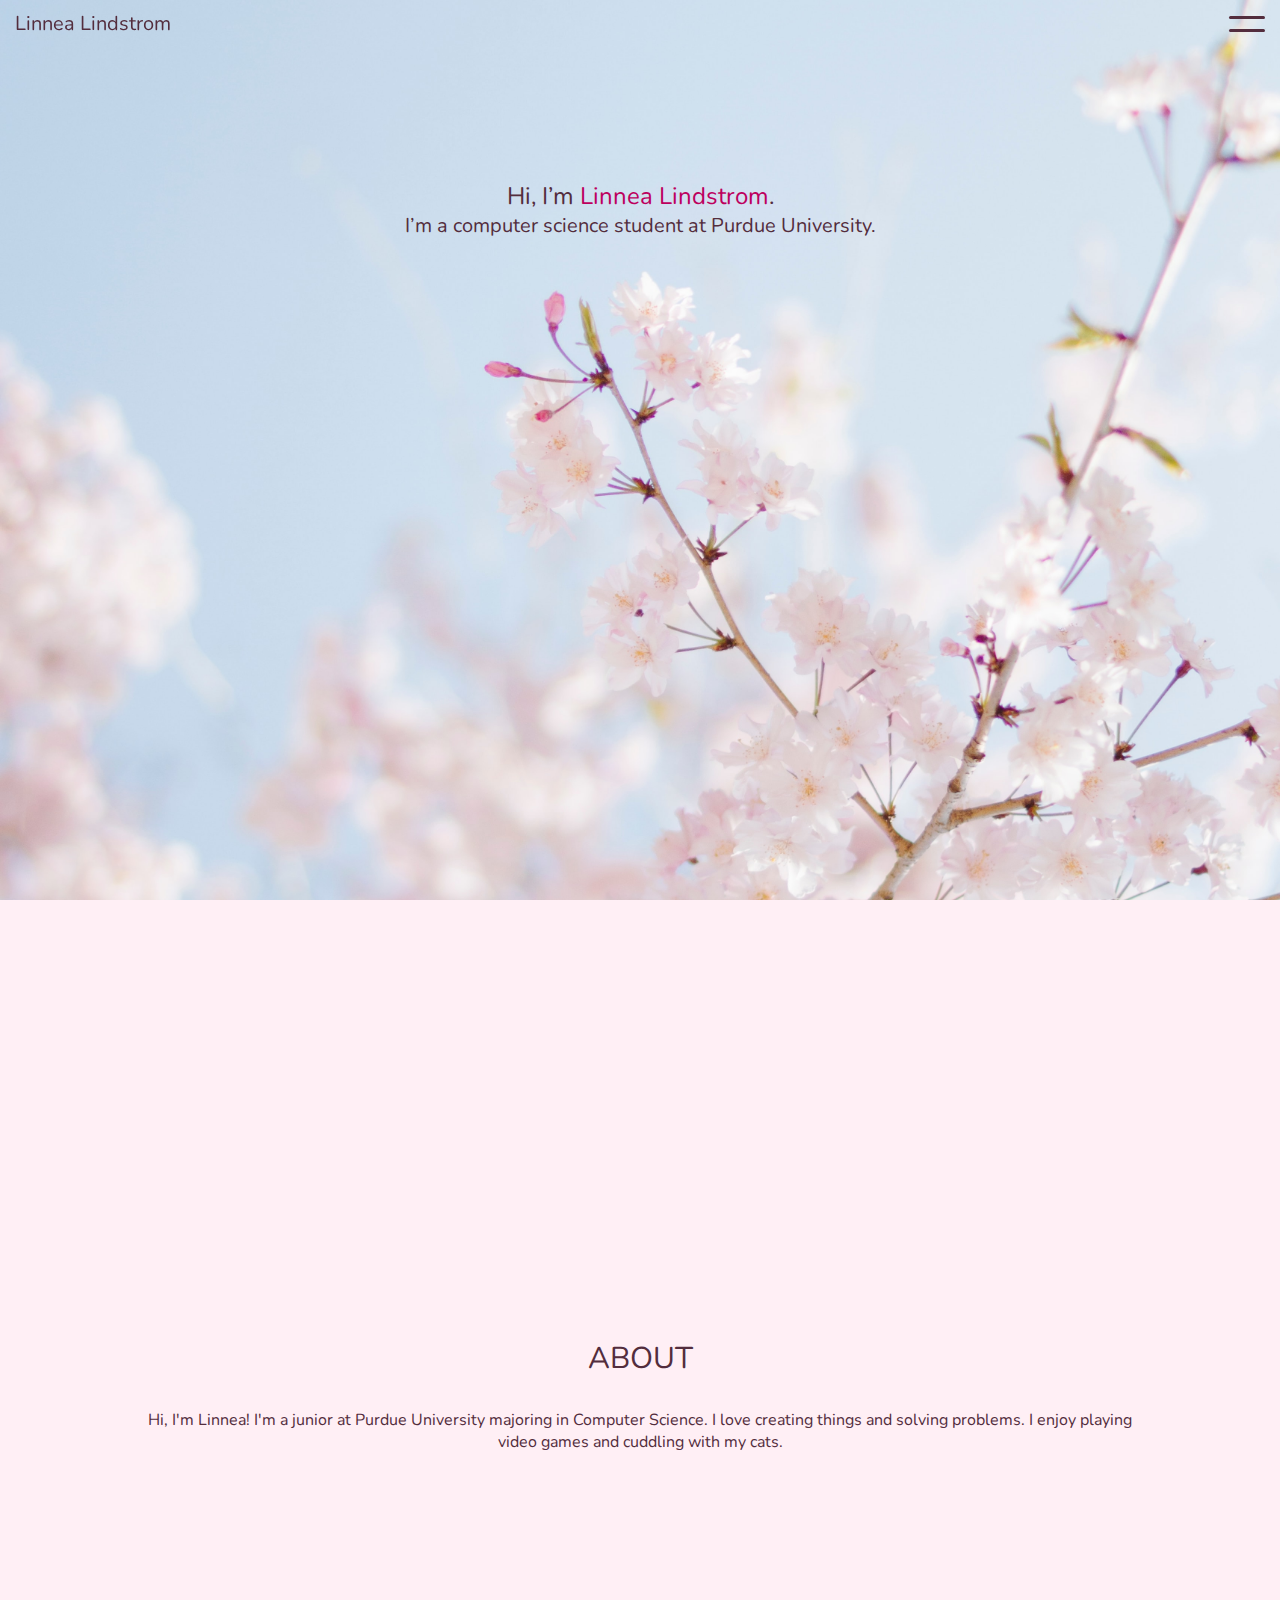
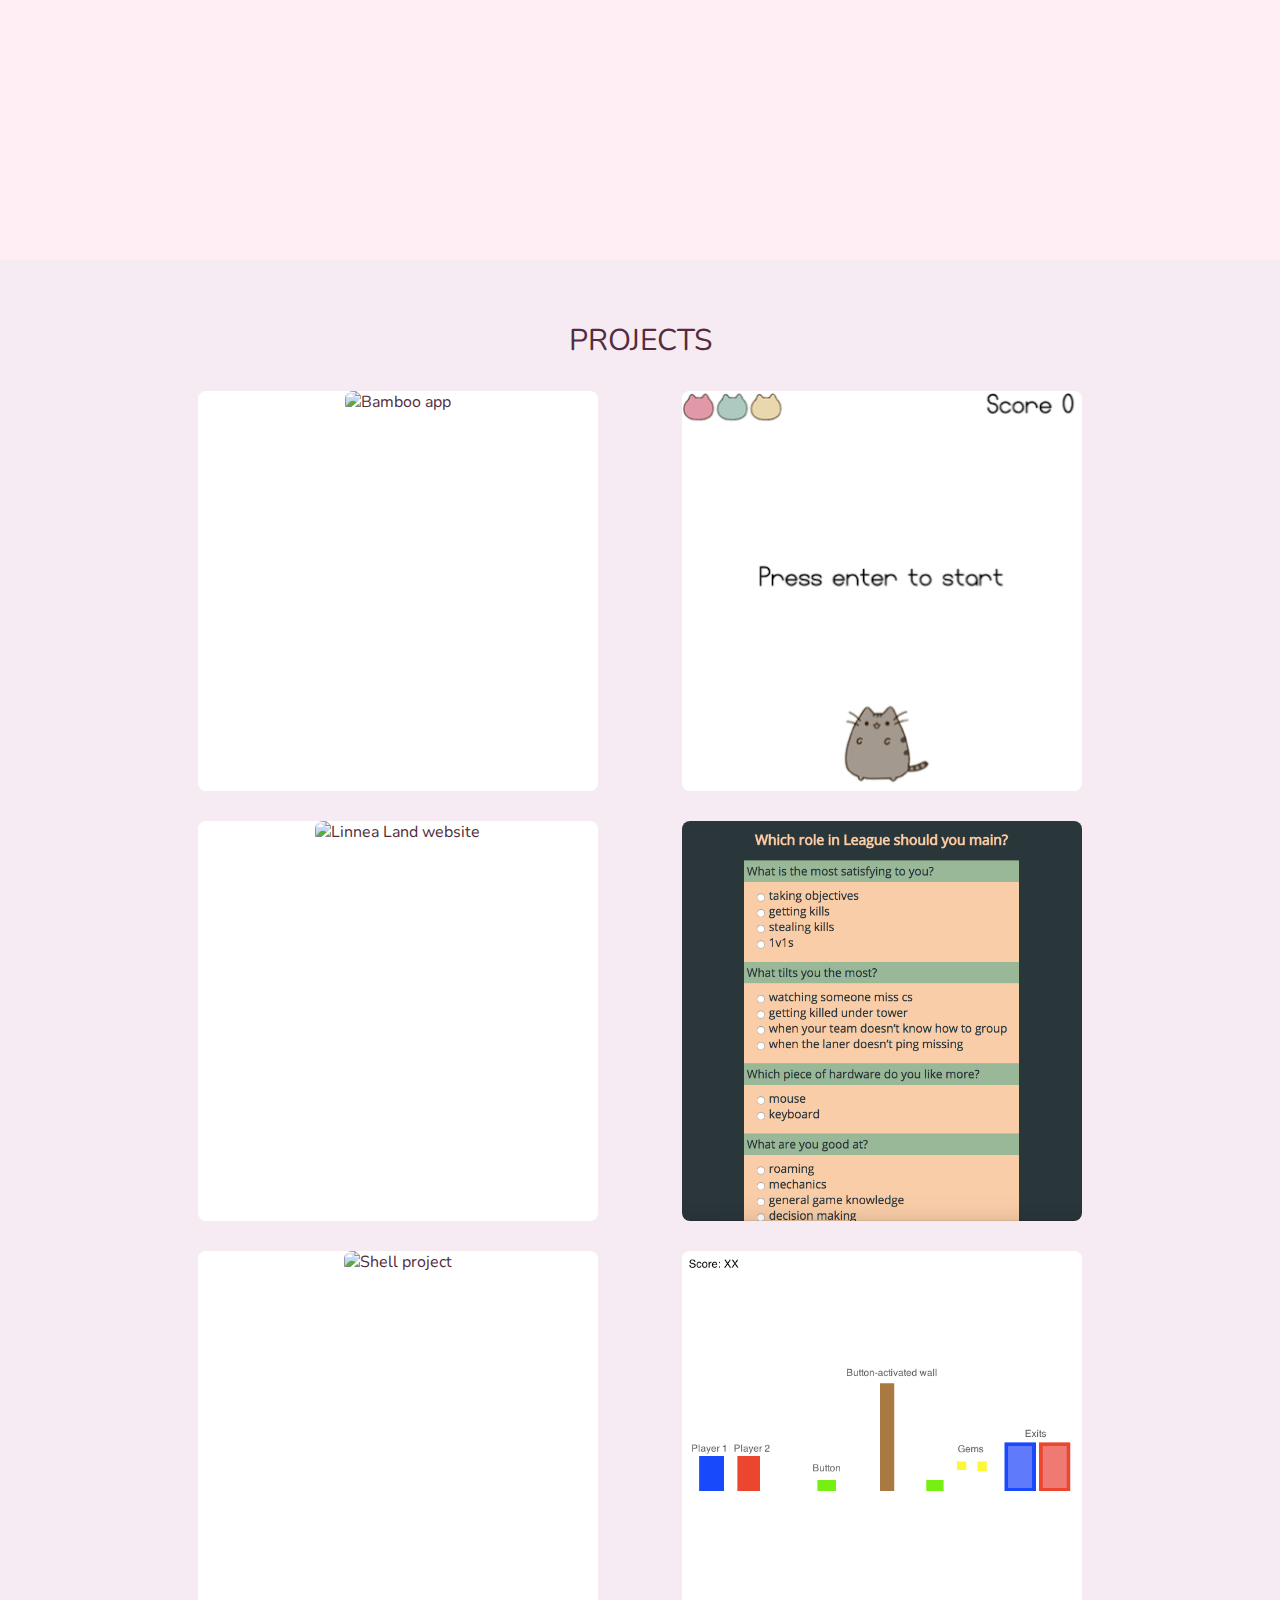
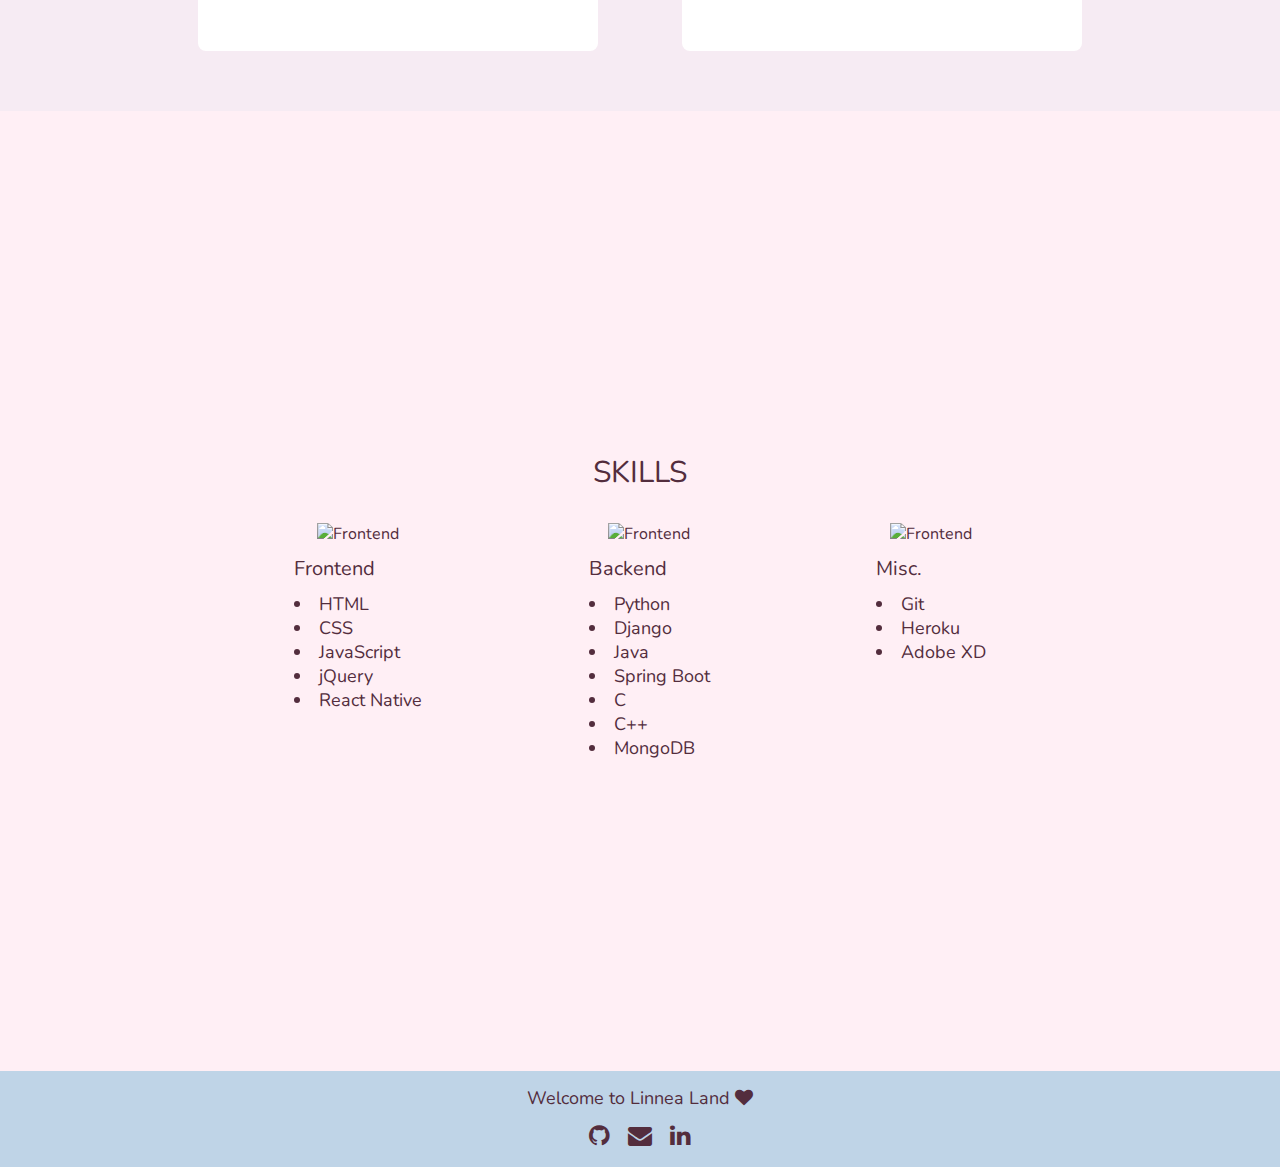
==== index.html @ caf49160 "Add skills lists with placeholder images" ====
<!DOCTYPE html>

<html>

<head>
    <title>Linnea Land</title>
    <meta charset='utf-8' name='viewport' content='width=device-width, initial-scale=1'>
    <link href='styles/styles.css' type='text/css' rel='stylesheet'>
    <link rel='stylesheet' href='https://cdnjs.cloudflare.com/ajax/libs/font-awesome/4.7.0/css/font-awesome.min.css'>
    <link href="https://fonts.googleapis.com/css2?family=Nunito:wght@300&display=swap" rel="stylesheet">
</head>

<header>
    <nav class='navbar'>
        <!-- Navigation -->
        <div id='name'>Linnea Lindstrom</div>
        <div id='bars' class='nav-icon' onclick='toggleNav()'>
        </div>

        <!-- <ul id='links'>
            <li><a href='#home'>Home</a></li>
            <li><a href='#about'>About</a></li>
            <li><a href='#projects'>Projects</a></li>
            <li><a href='#skills'>Skills</a></li>
            <li><a href='#contact'>Contact</a></li>
        </ul> -->
    </nav>

    <div id='nav' class='overlay'>
        <div class='overlay-content' onclick='toggleNav()''>
            <a href=' #home'>Home</a>
            <a href='#about'>About</a>
            <a href='#projects'>Projects</a>
            <a href='#skills'>Skills</a>
            <div class='contact-icons'>
                <a href='https://github.com/linnealand' target='_blank'>
                    <i class='fa fa-github' aria-hidden='true'></i>
                </a>
                <a href='mailto:llindstr@purdue.edu'>
                    <i class='fa fa-envelope' aria-hidden='true'></i>
                </a>
                <a href='https://www.linkedin.com/in/linnea-lindstrom' target='_blank'>
                    <i class='fa fa-linkedin' aria-hidden='true'></i>
                </a>
            </div>
        </div>
    </div>
</header>

<body>
    <div class='container'>
        <!-- Home -->
        <div id='home'>
            <div class='image-container'>
                <img src='images/sakura.jpg' alt='Sakura' style='transform: rotate(180deg);'>
            </div>
            <div class='home-text'>
                <div style='font-size: 24px;'>Hi, I’m <span style='color: #BD005E'>Linnea Lindstrom</span>.</div>
                <div>I’m a computer science student at Purdue University.</div>
            </div>
        </div>

        <!-- About -->
        <div id='about' class='section' style='background-color: #FFEFF5;'>
            <div class='heading'>About</div>
            <p>Hi, I'm Linnea! I'm a junior at Purdue University majoring in Computer Science.
                I love creating things and solving problems. I enjoy playing video games and cuddling with my cats.</p>
        </div>

        <!-- Projects -->
        <div id='projects' class='section' style='background-color: #F6EBF3;'>
            <div class='heading'>Projects</div>

            <div class='project-cards'>
                <div id='card-1' class="card">
                    <img src='images/bamboo.png' alt='Bamboo app'>
                </div>
                <div id='card-2' class="card">
                    <img src='images/project-1.1.png' alt='Nyah game'>
                </div>
                <div id='card-3' class="card">
                    <img src='images/linnealand.png' alt='Linnea Land website'>
                </div>
                <div id='card-4' class="card">
                    <img src='images/project-3.1.png' alt='LoL role quiz'>
                </div>
                <div id='card-5' class="card">
                    <img src='images/shell.jpg' alt='Shell project'>
                </div>
                <div id='card-6' class="card">
                    <img src='images/project-2.1.png' alt='Rectangle game'>
                </div>
            </div>

            <div id='project-1' class='project-overlay'>
                <div class='project-content'>
                    <img src='images/bamboo.png' alt='Bamboo app'>
                    <div id='arrow-1' class="arrow-icon">
                        <div></div>
                    </div>
                    <div class='description'>
                        <div class='tag'>Lifestyle App</div>
                        <div class='title'>Bamboo</div>
                        <p>
                            A cross-platform mobile app for tracking diet and exercise.<br>
                        </p>
                        <hr>
                        <div class='tag'>Background</div>
                        <p>
                            talk about group project, scrum method, etc.
                        </p>
                        <hr>
                        <div class='tag'>Features</div>
                        <p>
                            blah<br>
                            blah
                            <!-- <ul>
                                <li>blah</li>
                                <li>blah</li>
                            </ul> -->
                        </p>
                        <hr>
                        <div class='tag'>Technologies</div>
                        <p style='margin-bottom: 10px;'>
                            React Native<br>
                            Java<br>
                            Spring Boot<br>
                            MongoDB<br>
                            Heroku
                        </p>
                    </div>
                </div>
            </div>
            <div id='project-2' class='project-overlay'>
                <div class='project-content'>
                    <img src='images/project-1.1.png' alt='Nyah game'>
                    <div id='arrow-2' class="arrow-icon">
                        <div></div>
                    </div>
                    <div class='description'>
                        <div class='tag'>Cat Game</div>
                        <div class='title'>Nyah</div>
                        <p>
                            “Nyah” sounds like a cute noise cats could make.
                        </p>
                        <hr>
                        <div class='tag'>Gameplay</div>
                        <p>
                            The player uses the left and right arrow keys to control a cat
                            that moves at the bottom of the screen and tries to catch the food
                            falling from the sky. If the cat misses a food, one of three lives is lost.
                        </p>
                        <hr>
                        <div class='tag'>Technologies</div>
                        <p style='margin-bottom: 10px;'>Python</p>
                    </div>
                </div>
            </div>
            <div id='project-3' class='project-overlay'>
                <div class='project-content'>
                    <img src='images/linnealand.png' alt='Linnea Land website'>
                    <div id='arrow-3' class="arrow-icon">
                        <div></div>
                    </div>
                    <div class='description'>
                        <div class='tag'>Website</div>
                        <div class='title'>Linnea Land</div>
                        <p>
                            This is what you're looking at: my personal website.<br>
                            The current version is a responsive, mobile-first design.<br>
                        </p>
                        <hr>
                        <div class='tag'>Versions</div>
                        <p>
                            Occasionally I redesign my website around a new theme.<br>
                            Version 1: pastels<br>
                            Version 2: autumn<br>
                            Version 3: sakura
                        </p>
                        <hr>
                        <div class='tag'>Technologies</div>
                        <p style='margin-bottom: 10px;'>
                            HTML<br>
                            CSS<br>
                            JavaScript<br>
                        </p>
                    </div>
                </div>
            </div>
            <div id='project-4' class='project-overlay'>
                <div class='project-content'>
                    <img src='images/project-3.1.png' alt='LoL role quiz'>
                    <div id='arrow-4' class="arrow-icon">
                        <div></div>
                    </div>
                    <div class='description'>
                        <div class='tag'>Quiz</div>
                        <div class='title'>LoL Role Quiz</div>
                        <p>
                            A quiz to determine which role in League of Legends you should main.
                        </p>
                        <div class='button'>
                            <a href="https://linnealand.github.io/lol-role-quiz/" target="_blank">
                                Take Quiz
                                <i class='fa fa-chevron-right' aria-hidden='true'></i>
                            </a>
                        </div>
                        <hr>
                        <div class='tag'>Technologies</div>
                        <p style='margin-bottom: 10px;'>
                            HTML<br>
                            CSS<br>
                            JavaScript<br>
                        </p>
                    </div>
                </div>
            </div>
            <div id='project-5' class='project-overlay'>
                <div class='project-content'>
                    <img src='images/shell.jpg' alt='Shell project'>
                    <div id='arrow-5' class="arrow-icon">
                        <div></div>
                    </div>
                    <div class='description'>
                        <div class='tag'>Course Project</div>
                        <div class='title'>Shell Project</div>
                        <p>
                            description blah blah<br>
                        </p>
                        <hr>
                        <div class='tag'>Headimg</div>
                        <p>
                            Random stuff idk.
                        </p>
                        <hr>
                        <div class='tag'>Technologies</div>
                        <p style='margin-bottom: 10px;'>
                            C<br>
                            C++
                        </p>
                    </div>
                </div>
            </div>
            <div id='project-6' class='project-overlay'>
                <div class='project-content'>
                    <img src='images/project-2.1.png' alt='Rectangle game'>
                    <div id='arrow-6' class="arrow-icon">
                        <div></div>
                    </div>
                    <div class='description'>
                        <div class='tag'>2-Player Game</div>
                        <div class='title'>Rectangle Game</div>
                        <p>
                            Inspired by the game Fireboy and Watergirl: collaborate to reach the exits.<br>
                        </p>
                        <hr>
                        <div class='tag'>Gameplay</div>
                        <p>
                            The two players, red and blue, are controlled by ↑ ← → and w a d.
                            The goal is to work as a team to reach the exit doors that may be blocked by various
                            obstacles.
                            Gems can be collected along the way to increase the players' score.
                        </p>
                        <hr>
                        <div class='tag'>Technologies</div>
                        <p style='margin-bottom: 10px;'>Java</p>
                    </div>
                </div>
            </div>
        </div>

        <!-- Skills -->
        <div id='skills' class='section' style='background-color: #FFEFF5;'>
            <div class='heading'>Skills</div>
            <div class='skills-list'>
                <div class='column'>
                    <img src='http://placekitten.com/150/100' alt='Frontend'>
                    <ul>
                        <div class='list-heading'>Frontend</div>
                        <li>HTML</li>
                        <li>CSS</li>
                        <li>JavaScript</li>
                        <li>jQuery</li>
                        <!-- <ul>
                        <li>jQuery</li>
                    </ul> -->
                        <li>React Native</li>
                    </ul>
                </div>
                <div class='column'>
                    <img src='http://placekitten.com/150/100' alt='Frontend'>
                    <ul>
                        <div class='list-heading'>Backend</div>
                        <li>Python</li>
                        <li>Django</li>
                        <li>Java</li>
                        <li>Spring Boot</li>
                        <li>C</li>
                        <li>C++</li>
                        <li>MongoDB</li>
                    </ul>
                </div>
                <div class='column'>
                    <img src='http://placekitten.com/150/100' alt='Frontend'>
                    <ul>
                        <div class='list-heading'>Misc.</div>
                        <li>Git</li>
                        <li>Heroku</li>
                        <li>Adobe XD</li>
                    </ul>
                </div>
            </div>
        </div>

    </div>

    <footer>
        <div>
            Welcome to Linnea Land
            <i class='fa fa-heart' aria-hidden='true'></i>
        </div>
        <div class='footer-icons'>
            <a href='https://github.com/linnealand' target='_blank' style='margin-right: 12px;'>
                <i class='fa fa-github' aria-hidden='true'></i>
            </a>
            <a href='mailto:llindstr@purdue.edu'>
                <i class='fa fa-envelope' aria-hidden='true'></i>
            </a>
            <a href='https://www.linkedin.com/in/linnea-lindstrom' target='_blank' style='margin-left: 12px;'>
                <i class='fa fa-linkedin' aria-hidden='true'></i>
            </a>
        </div>
    </footer>
    <script src='https://ajax.googleapis.com/ajax/libs/jquery/3.3.1/jquery.min.js'></script>
    <script src='scripts/script.js'></script>
</body>

</html>
---- styles/styles.css ----
* {
    color: #532D3D;
    margin: 0px;
    padding: 0px;
    font-family: 'Nunito', sans-serif;
}

html {
    background-color: #BFD4E7;
}

body.disable-scroll {
    margin: 0;
    height: 100%;
    overflow: hidden;
}

.heading {
    font-size: 30px;
    text-transform: uppercase;
    margin-bottom: 30px;
    margin-top: 30px;
}

.section {
    display: flex;
    flex-direction: column;
    text-align: center;
    min-height: 100vh;
    /* min-width: 100vw; */
    justify-content: center;
    align-items: center;
    /* width: 100vw; */
    /* padding-left: 10vw; */
    /* padding-right: 10vw; */
    padding: 30px 10vw 30px 10vw;
}

/* Navigation */

nav {
    position: fixed;
    top: 0;
    width: 100%;
    z-index: 2;
    background-color: transparent;
    display: flex;
    justify-content: space-between;
    align-items: center;
}

#name,
#bars {
    font-size: 20px;
    margin: 10px 15px 10px 15px;
}

/* .icon {
    width: 30px;
    cursor: pointer;
} */

.nav-icon {
    /* margin: 1em; */
    width: 36px;
    cursor: pointer;
}

.nav-icon:after,
.nav-icon:before {
    background-color: #532D3D;
    border-radius: 2px;
    content: '';
    display: block;
    height: 3px;
    /* margin: 10px 0; */
    transition: all .2s ease-in-out;
}

.nav-icon:before {
    margin-bottom: 10px;
}

.nav-icon.close:before {
    transform: translateY(6.5px) rotate(45deg);
}

.nav-icon.close:after {
    transform: translateY(-6.5px) rotate(-45deg);
}

/* Navigation overlay */

.overlay {
    height: 0;
    width: 100%;
    position: fixed;
    z-index: 1;
    top: 0;
    left: 0;
    background-image: linear-gradient(to bottom right, #BFD4E7, #FFEFF5);
    overflow-x: hidden;
    transition: 0.5s;
}

.overlay-content {
    position: relative;
    top: 50%;
    width: 100%;
    font-size: 30px;
    display: flex;
    flex-direction: column;
    transform: translate(0%, -50%);
    /* -ms-transform: translate(-50%, -50%); */
}

.overlay-content a {
    text-decoration: none;
    text-align: center;
    padding: 12px;
}

.contact-icons {
    align-self: center;
    padding: 12px;
}

/* Transparent to solid navbar */

#name {
    transition: color 1s ease 0s;
}

#bars {
    transition: filter 1s ease 0s;
}

#name.solid {
    color: #FFFFFF;
    transition: color 1s ease 0s;
}

#bars.solid {
    filter: invert(99%) sepia(44%) saturate(14%) hue-rotate(309deg) brightness(104%) contrast(100%);
    transition: filter 1s ease 0s;
}

.navbar {
    transition: background-color 1s ease 0s;
}

.navbar.solid {
    background-color: #532D3D;
    transition: background-color 1s ease 0s;
    /* box-shadow: 0 0 4px grey; */
}

/* @media screen and (max-width: 600px) {
    nav li {
        display: list-item;
    }
    #bars {
        display: block;
        margin: 10px;
        cursor: pointer;
    }
    #links {
        display: none;
    }
} */

.container {
    display: flex;
    flex-direction: column;
}

/* Home */

#home {
    padding: 0;
}

.home-text {
    /* padding: 20px; */
    /* color: #0869c9; */
    font-size: 20px;
    text-align: center;
    /* justify-self: center; */
    /* align-self: center; */
    /* background: none; */
    /* background: rgba(255, 255, 255, 0.8); */
    position: absolute;
    top: 20%;
    left: 0;
    width: 100%;
    /* transform: translate(-50%, -50%); */
    /* -ms-transform: translate(-50%, -50%); */
}

.image-container {
    height: 100vh;
    overflow: hidden;
    display: flex;
    justify-content: center;
}

.image-container img {
    object-fit: cover;
    min-width: 100vw;
    height: 100%;
}

/* Projects */

.project-cards {
    display: flex;
    flex-wrap: wrap;
    justify-content: space-evenly;
}

.card {
    background-color: #FFFFFF;
    width: 80vw;
    max-width: 400px;
    height: 400px;
    margin: 0px 15px 30px 15px;
    border-radius: 8px;
    /* padding: 30px; */
    cursor: pointer;
}

.card img {
    max-width: 100%;
    max-height: 100%;
    border-radius: 8px;
}

.project-overlay {
    position: fixed;
    top: 0;
    left: 0;
    width: 100%;
    height: 100vh;
    background: #F6EBF3;
    z-index: 2;

    visibility: hidden;
    opacity: 0;
    transition: all 0.5s;
    overflow-y: scroll;

    text-align: start;
}

.project-overlay.show {
    visibility: visible;
    opacity: 1;
}

.project-overlay img {
    width: 100%;
}

.description {
    padding: 20px;
}

.description hr {
    margin: 20px 0px;
}

.title {
    font-size: 20px;
    margin: 10px 0px;
}

.tag {
    margin: 10px 0px;
    text-transform: uppercase;
    opacity: 0.5;
}

.button {
    margin-top: 10px;
}

.button a {
    text-decoration: none;
    color: #BD005E;
    /* font-size: 16px; */
}

.button i {
    color: #BD005E;
    vertical-align: middle;
}

/* .button-icon {
    width: 16px;
    cursor: pointer;
    display: inline-block;
    justify-content: center;
}

.button-icon:after,
.button-icon:before {
    background-color: #BD005E;
    border-radius: 2px;
    content: '';
    display: block;
    height: 3px;
}

.button-icon:before {
    transform: translateY(-4px) rotate(45deg);
}

.button-icon:after {
    transform: translateY(4px) rotate(-45deg);
} */

.arrow-icon {
    cursor: pointer;
    position: absolute;
    width: 36px;
    top: 30px;
    left: 10px;
    z-index: 3;
}

.arrow-icon div {
    background-color: #532D3D;
    border-radius: 2px;
    content: '';
    display: block;
    height: 3px;
    margin-left: 10px;
    width: 30px;
}

.arrow-icon:before {
    background-color: #532D3D;
    border-radius: 2px;
    content: '';
    display: block;
    height: 3px;
    margin-left: 8px;
    width: 20px;
    transform: translateY(10px) rotate(45deg);
}

.arrow-icon:after {
    background-color: #532D3D;
    border-radius: 2px;
    content: '';
    display: block;
    height: 3px;
    margin-left: 8px;
    width: 20px;
    transform: translateY(-10px) rotate(-45deg);
}

/* .fa-arrow-left {
    cursor: pointer;
    position: absolute;
    width: 36px;
    top: 15px;
    left: 10px;
    z-index: 3;
} */

/* Skills */

.skills-list {
    display: flex;
    flex-direction: row;
    justify-content: space-evenly;
    flex-wrap: wrap;
    width: 100%;
}

.skills-list ul {
    list-style-position: inside;
    text-align: left;
    font-size: 18px;
}

.skills-list ul ul {
    margin-left: 30px;
}

.list-heading {
    font-size: 20px;
    margin: 10px 0px;
}

.column {
    display: flex;
    flex-direction: column;
    align-items: center;
}

/* Footer */

footer {
    display: flex;
    flex-direction: column;
    background-color: #BFD4E7;
    margin: 15px 10px;
    align-items: center;
    font-size: 18px;
    /* justify-content: center; */
    /* font-size: 20px; */
}

.footer-icons {
    font-size: 24px;
    margin-top: 10px;
}

.footer-icons a {
    cursor: pointer;
    text-decoration: none;
}
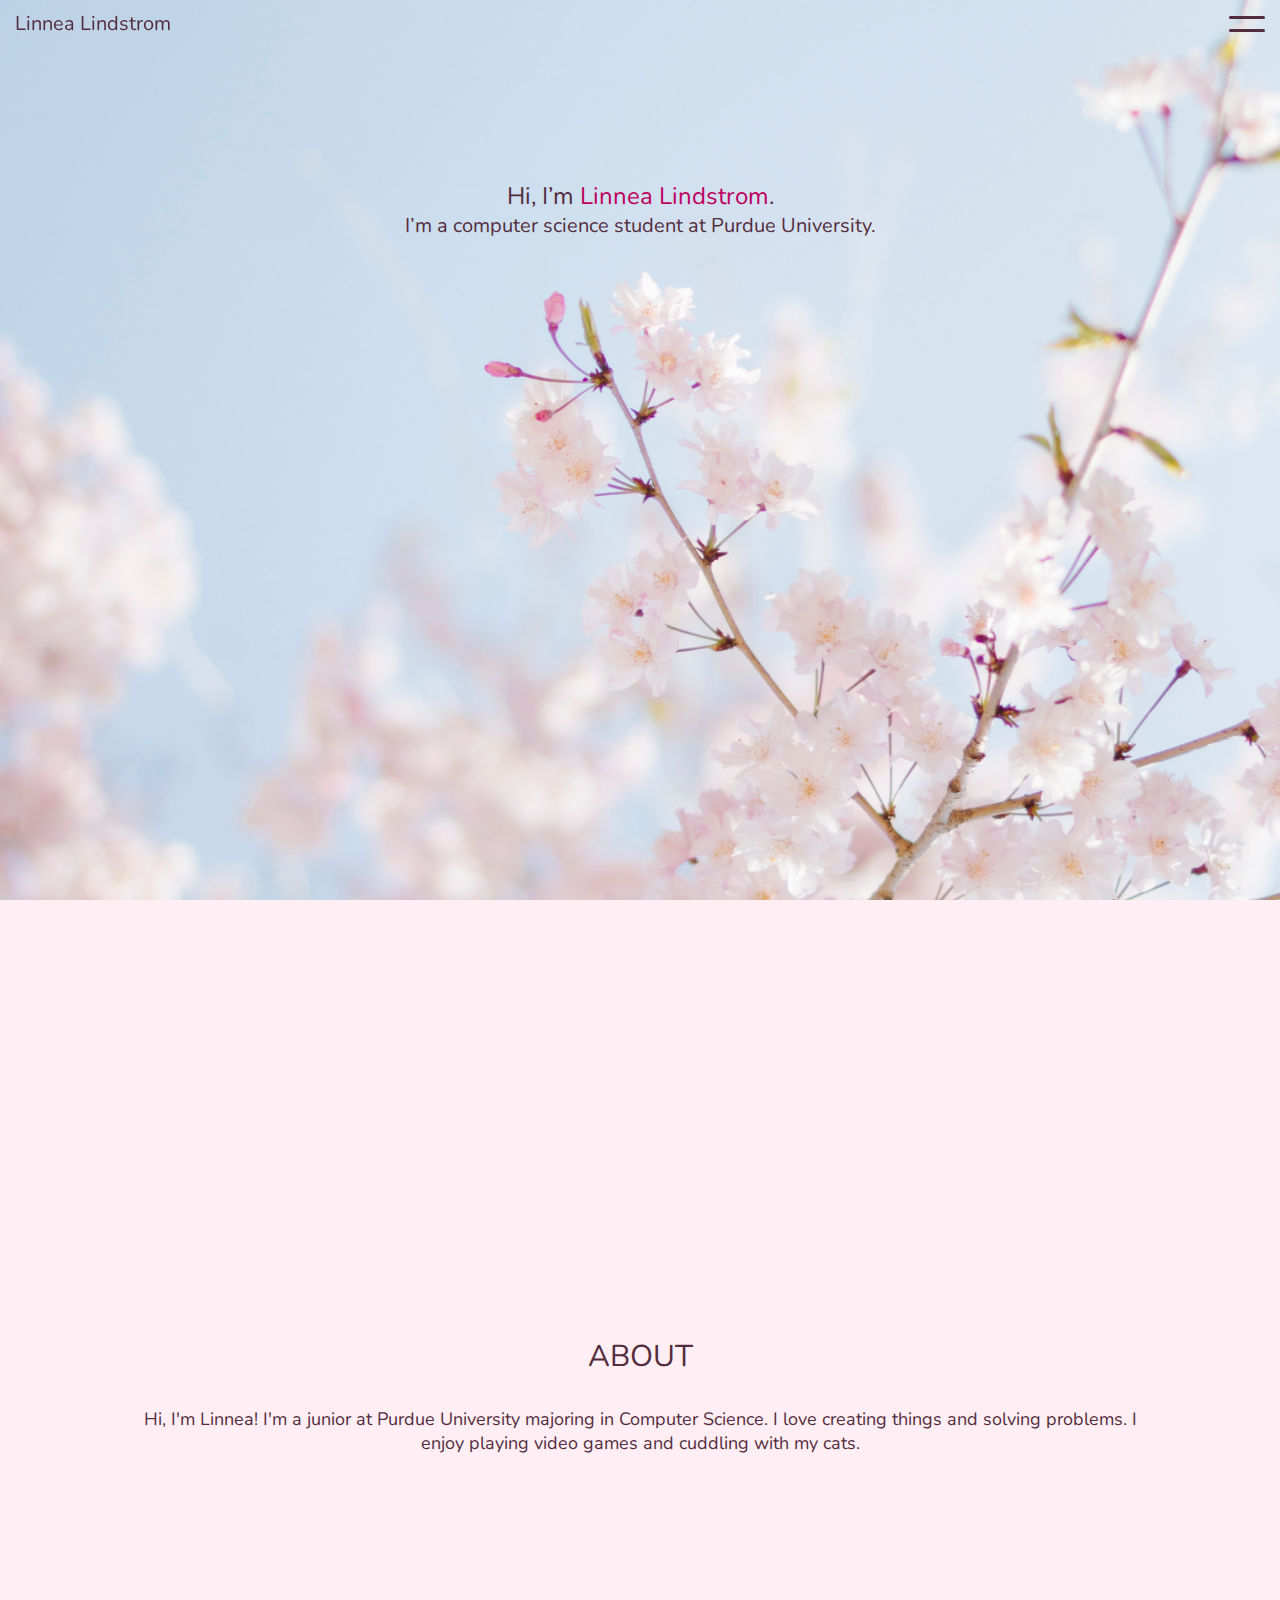
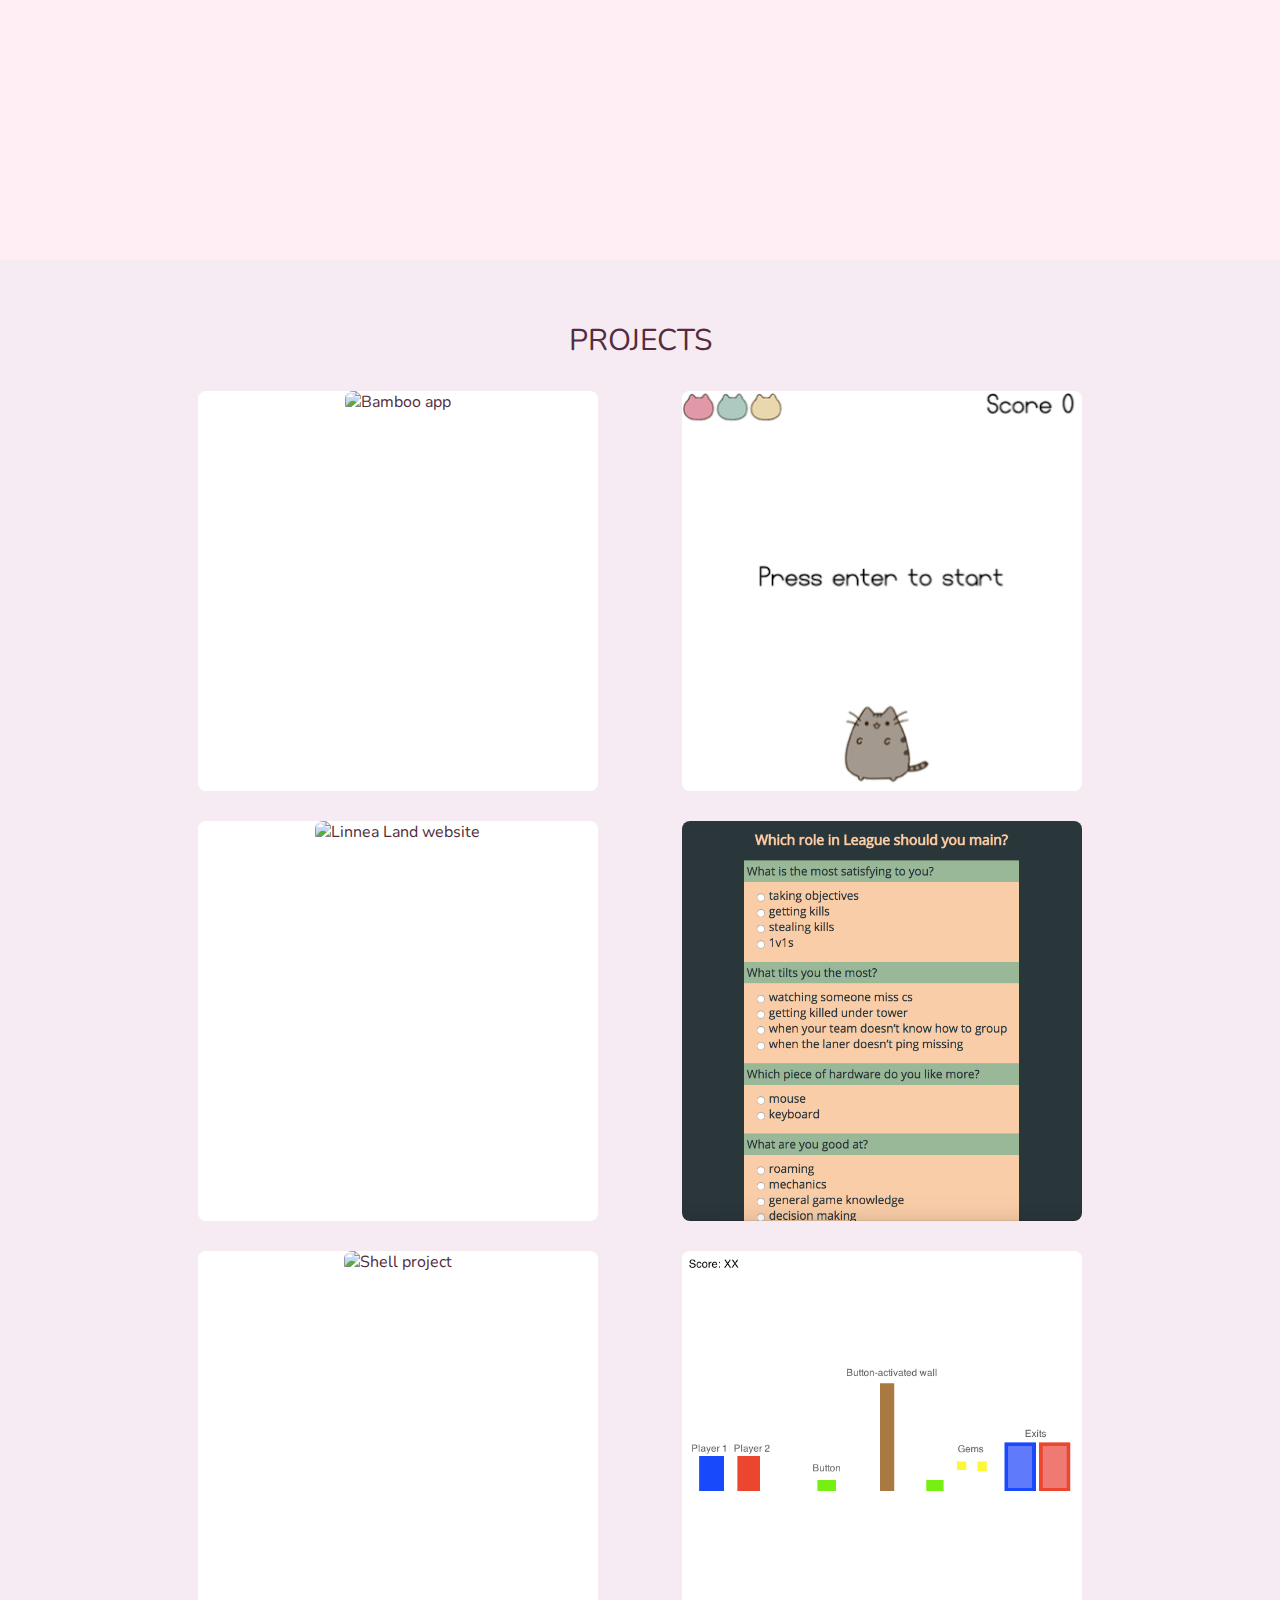
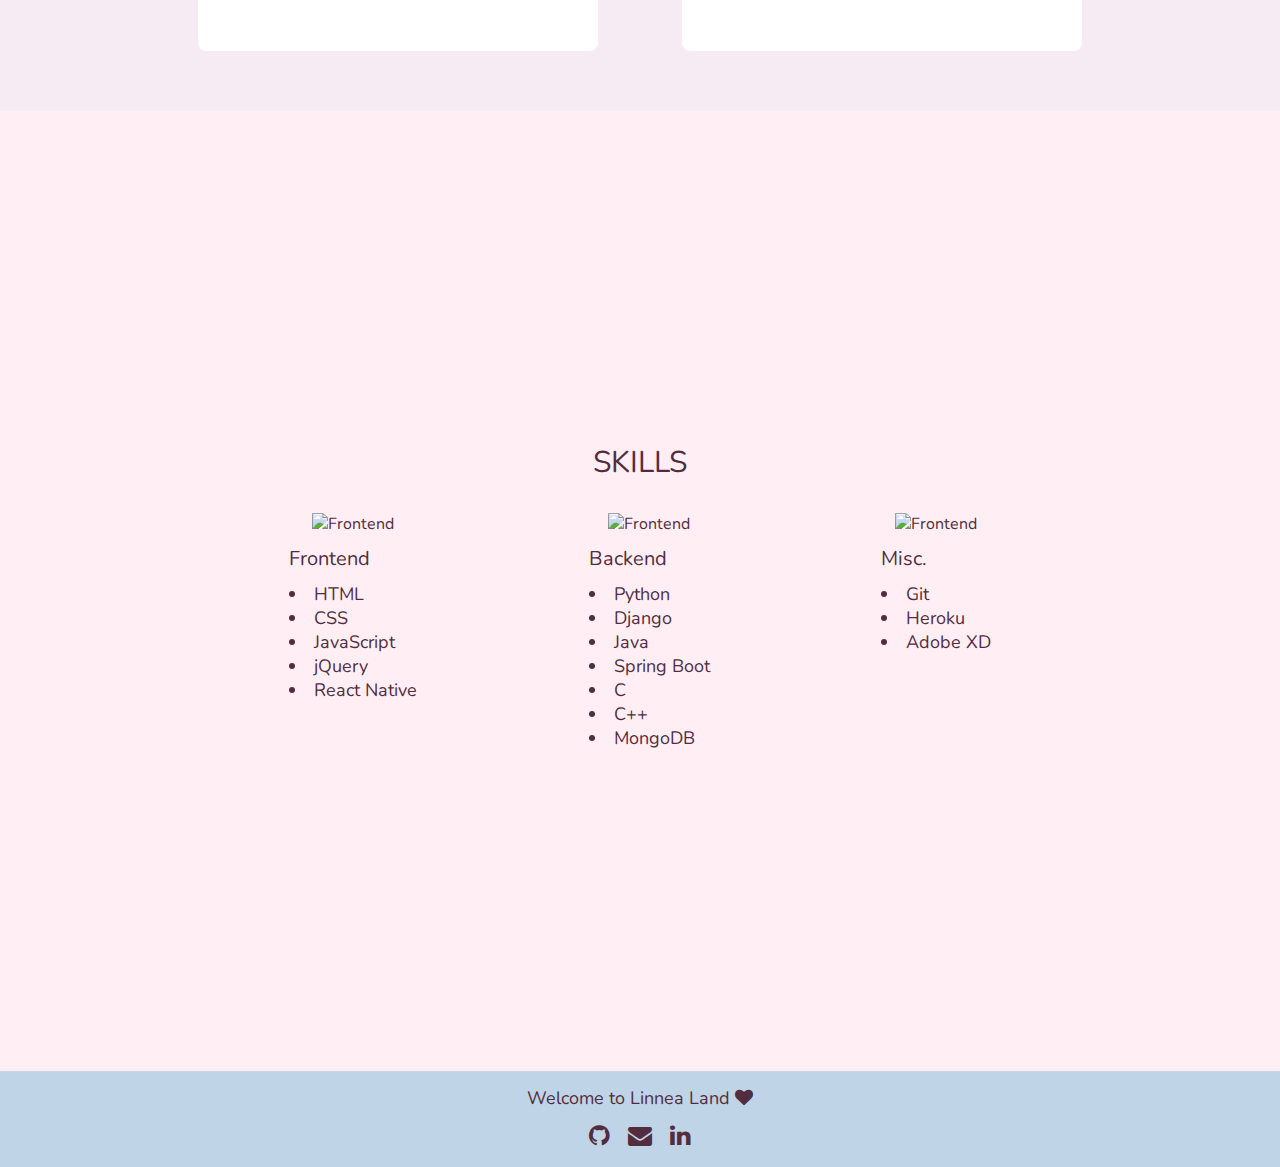
==== commit a3cad098: "Add project descriptions and improve desktop size overlay" ====
--- a/index.html
+++ b/index.html
@@ -94,7 +94,9 @@
 
             <div id='project-1' class='project-overlay'>
                 <div class='project-content'>
-                    <img src='images/bamboo.png' alt='Bamboo app'>
+                    <div class='carousel'>
+                        <img src='images/bamboo.png' alt='Bamboo app'>
+                    </div>
                     <div id='arrow-1' class="arrow-icon">
                         <div></div>
                     </div>
@@ -107,17 +109,29 @@
                         <hr>
                         <div class='tag'>Background</div>
                         <p>
-                            talk about group project, scrum method, etc.
+                            Bamboo is an intuitive mobile app for tracking diet and exercise, and helping you find
+                            the best ways to achieve your goals. The app is designed to minimize manual input
+                            from the user, while providing relevant and accurate information.<br>
+                            This was a group project for CS 307: Software Engineering.
+                            We followed the Scrum methodology and completed three sprints over the course of the
+                            semester.
                         </p>
                         <hr>
                         <div class='tag'>Features</div>
                         <p>
-                            blah<br>
-                            blah
-                            <!-- <ul>
-                                <li>blah</li>
-                                <li>blah</li>
-                            </ul> -->
+                            <ul>
+                                <li>Health profile including allergy information</li>
+                                <li>Automatic nutrition calculation for meals via Spoonacular API</li>
+                                <ul>
+                                    <li>Enter meal by recipe name, recipe link, or ingredients</li>
+                                </ul>
+                                <li>Automatic calories burned calculation for exercises via MET values</li>
+                                <li>Set diet and exercise related goals and track progress</li>
+                                <li>Graphs tracking diet and exercise information</li>
+                                <li>Personal meals recommendation</li>
+                                <li>Personal exercise recommendation</li>
+                                <li>Optional notifications</li>
+                            </ul>
                         </p>
                         <hr>
                         <div class='tag'>Technologies</div>
@@ -133,7 +147,9 @@
             </div>
             <div id='project-2' class='project-overlay'>
                 <div class='project-content'>
-                    <img src='images/project-1.1.png' alt='Nyah game'>
+                    <div class='carousel'>
+                        <img src='images/project-1.1.png' alt='Nyah game'>
+                    </div>
                     <div id='arrow-2' class="arrow-icon">
                         <div></div>
                     </div>
@@ -158,7 +174,9 @@
             </div>
             <div id='project-3' class='project-overlay'>
                 <div class='project-content'>
-                    <img src='images/linnealand.png' alt='Linnea Land website'>
+                    <div class='carousel'>
+                        <img src='images/linnealand.png' alt='Linnea Land website'>
+                    </div>
                     <div id='arrow-3' class="arrow-icon">
                         <div></div>
                     </div>
@@ -189,7 +207,9 @@
             </div>
             <div id='project-4' class='project-overlay'>
                 <div class='project-content'>
-                    <img src='images/project-3.1.png' alt='LoL role quiz'>
+                    <div class='carousel'>
+                        <img src='images/project-3.1.png' alt='LoL role quiz'>
+                    </div>
                     <div id='arrow-4' class="arrow-icon">
                         <div></div>
                     </div>
@@ -217,7 +237,9 @@
             </div>
             <div id='project-5' class='project-overlay'>
                 <div class='project-content'>
-                    <img src='images/shell.jpg' alt='Shell project'>
+                    <div class='carousel'>
+                        <img src='images/shell.jpg' alt='Shell project'>
+                    </div>
                     <div id='arrow-5' class="arrow-icon">
                         <div></div>
                     </div>
@@ -225,12 +247,28 @@
                         <div class='tag'>Course Project</div>
                         <div class='title'>Shell Project</div>
                         <p>
-                            description blah blah<br>
-                        </p>
-                        <hr>
-                        <div class='tag'>Headimg</div>
-                        <p>
-                            Random stuff idk.
+                            A shell interpreter with the same behavior as common shells, such as bash and csh.<br>
+                        </p>
+                        <hr>
+                        <div class='tag'>Functionality</div>
+                        <p>
+                            <ul>
+                                <li>Parsing and executing commands</li>
+                                <ul>
+                                    <li>Grammar using Lex and Yacc</li>
+                                    <li>Create process with fork() and execute with execvp()</li>
+                                    <li>Pipes and file redirection</li>
+                                </ul>
+                                <li>Signal handling</li>
+                                <ul>
+                                    <li>Ctrl-C</li>
+                                    <li>Zombie elimination</li>
+                                    <li>Exit command</li>
+                                </ul>
+                                <li>Subshells</li>
+                                <li>Environment variable expansion</li>
+                                <li>Wildcard expansion</li>
+                            </ul>
                         </p>
                         <hr>
                         <div class='tag'>Technologies</div>
@@ -243,7 +281,9 @@
             </div>
             <div id='project-6' class='project-overlay'>
                 <div class='project-content'>
-                    <img src='images/project-2.1.png' alt='Rectangle game'>
+                    <div class='carousel'>
+                        <img src='images/project-2.1.png' alt='Rectangle game'>
+                    </div>
                     <div id='arrow-6' class="arrow-icon">
                         <div></div>
                     </div>
--- a/styles/styles.css
+++ b/styles/styles.css
@@ -61,7 +61,6 @@
 } */
 
 .nav-icon {
-    /* margin: 1em; */
     width: 36px;
     cursor: pointer;
 }
@@ -73,7 +72,6 @@
     content: '';
     display: block;
     height: 3px;
-    /* margin: 10px 0; */
     transition: all .2s ease-in-out;
 }
 
@@ -210,6 +208,12 @@
     height: 100%;
 }
 
+/* About */
+
+#about p {
+    font-size: 18px;
+}
+
 /* Projects */
 
 .project-cards {
@@ -222,7 +226,8 @@
     background-color: #FFFFFF;
     width: 80vw;
     max-width: 400px;
-    height: 400px;
+    height: 80vw;
+    max-height: 400px;
     margin: 0px 15px 30px 15px;
     border-radius: 8px;
     /* padding: 30px; */
@@ -257,7 +262,11 @@
     opacity: 1;
 }
 
-.project-overlay img {
+.carousel {
+    width: 100%;
+}
+
+.carousel img {
     width: 100%;
 }
 
@@ -267,6 +276,14 @@
 
 .description hr {
     margin: 20px 0px;
+}
+
+.description ul {
+    list-style-position: inside;
+}
+
+.description ul ul {
+    margin-left: 30px;
 }
 
 .title {
@@ -294,30 +311,6 @@
     color: #BD005E;
     vertical-align: middle;
 }
-
-/* .button-icon {
-    width: 16px;
-    cursor: pointer;
-    display: inline-block;
-    justify-content: center;
-}
-
-.button-icon:after,
-.button-icon:before {
-    background-color: #BD005E;
-    border-radius: 2px;
-    content: '';
-    display: block;
-    height: 3px;
-}
-
-.button-icon:before {
-    transform: translateY(-4px) rotate(45deg);
-}
-
-.button-icon:after {
-    transform: translateY(4px) rotate(-45deg);
-} */
 
 .arrow-icon {
     cursor: pointer;
@@ -360,22 +353,11 @@
     transform: translateY(-10px) rotate(-45deg);
 }
 
-/* .fa-arrow-left {
-    cursor: pointer;
-    position: absolute;
-    width: 36px;
-    top: 15px;
-    left: 10px;
-    z-index: 3;
-} */
-
 /* Skills */
 
 .skills-list {
     display: flex;
-    flex-direction: row;
-    justify-content: space-evenly;
-    flex-wrap: wrap;
+    flex-direction: column;
     width: 100%;
 }
 
@@ -383,6 +365,7 @@
     list-style-position: inside;
     text-align: left;
     font-size: 18px;
+    margin-bottom: 20px;
 }
 
 .skills-list ul ul {
@@ -398,6 +381,7 @@
     display: flex;
     flex-direction: column;
     align-items: center;
+    margin: 0px 10px;
 }
 
 /* Footer */
@@ -421,4 +405,41 @@
 .footer-icons a {
     cursor: pointer;
     text-decoration: none;
+}
+
+/* Medium devices (landscape tablets, 768px and up) */
+@media only screen and (min-width: 720px) {
+
+    /* Project overlay */
+
+    .project-content {
+        display: flex;
+        flex-direction: row-reverse;
+        justify-content: flex-end;
+    }
+
+    .carousel {
+        display: flex;
+        justify-content: center;
+        /* align-items: center; */
+        width: 50vw;
+        height: 100%;
+        /* margin-top: 30px; */
+    }
+
+    .carousel img {
+        max-width: 800px;
+    }
+
+    .project-overlay .description {
+        width: 50vw;
+        margin-top: 30px;
+    }
+
+    /* Skills */
+
+    .skills-list {
+        justify-content: space-evenly;
+        flex-direction: row;
+    }
 }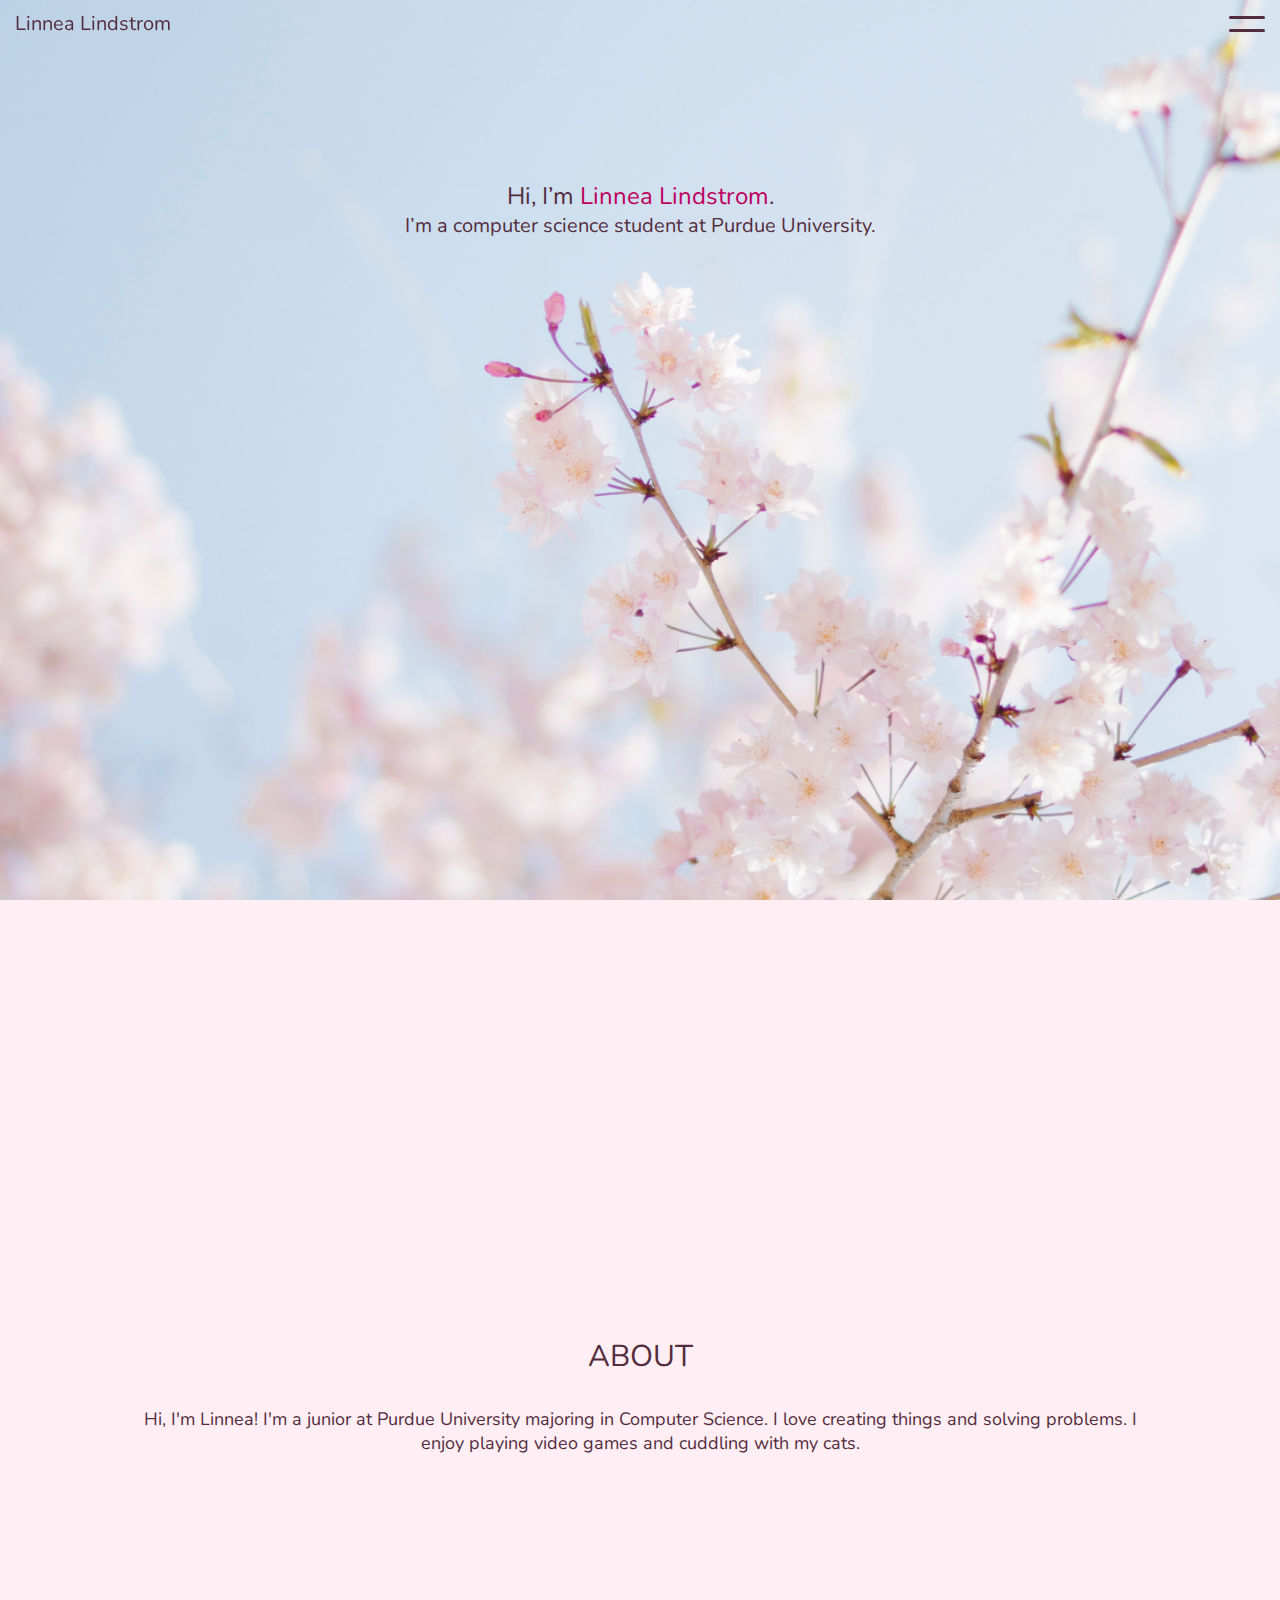
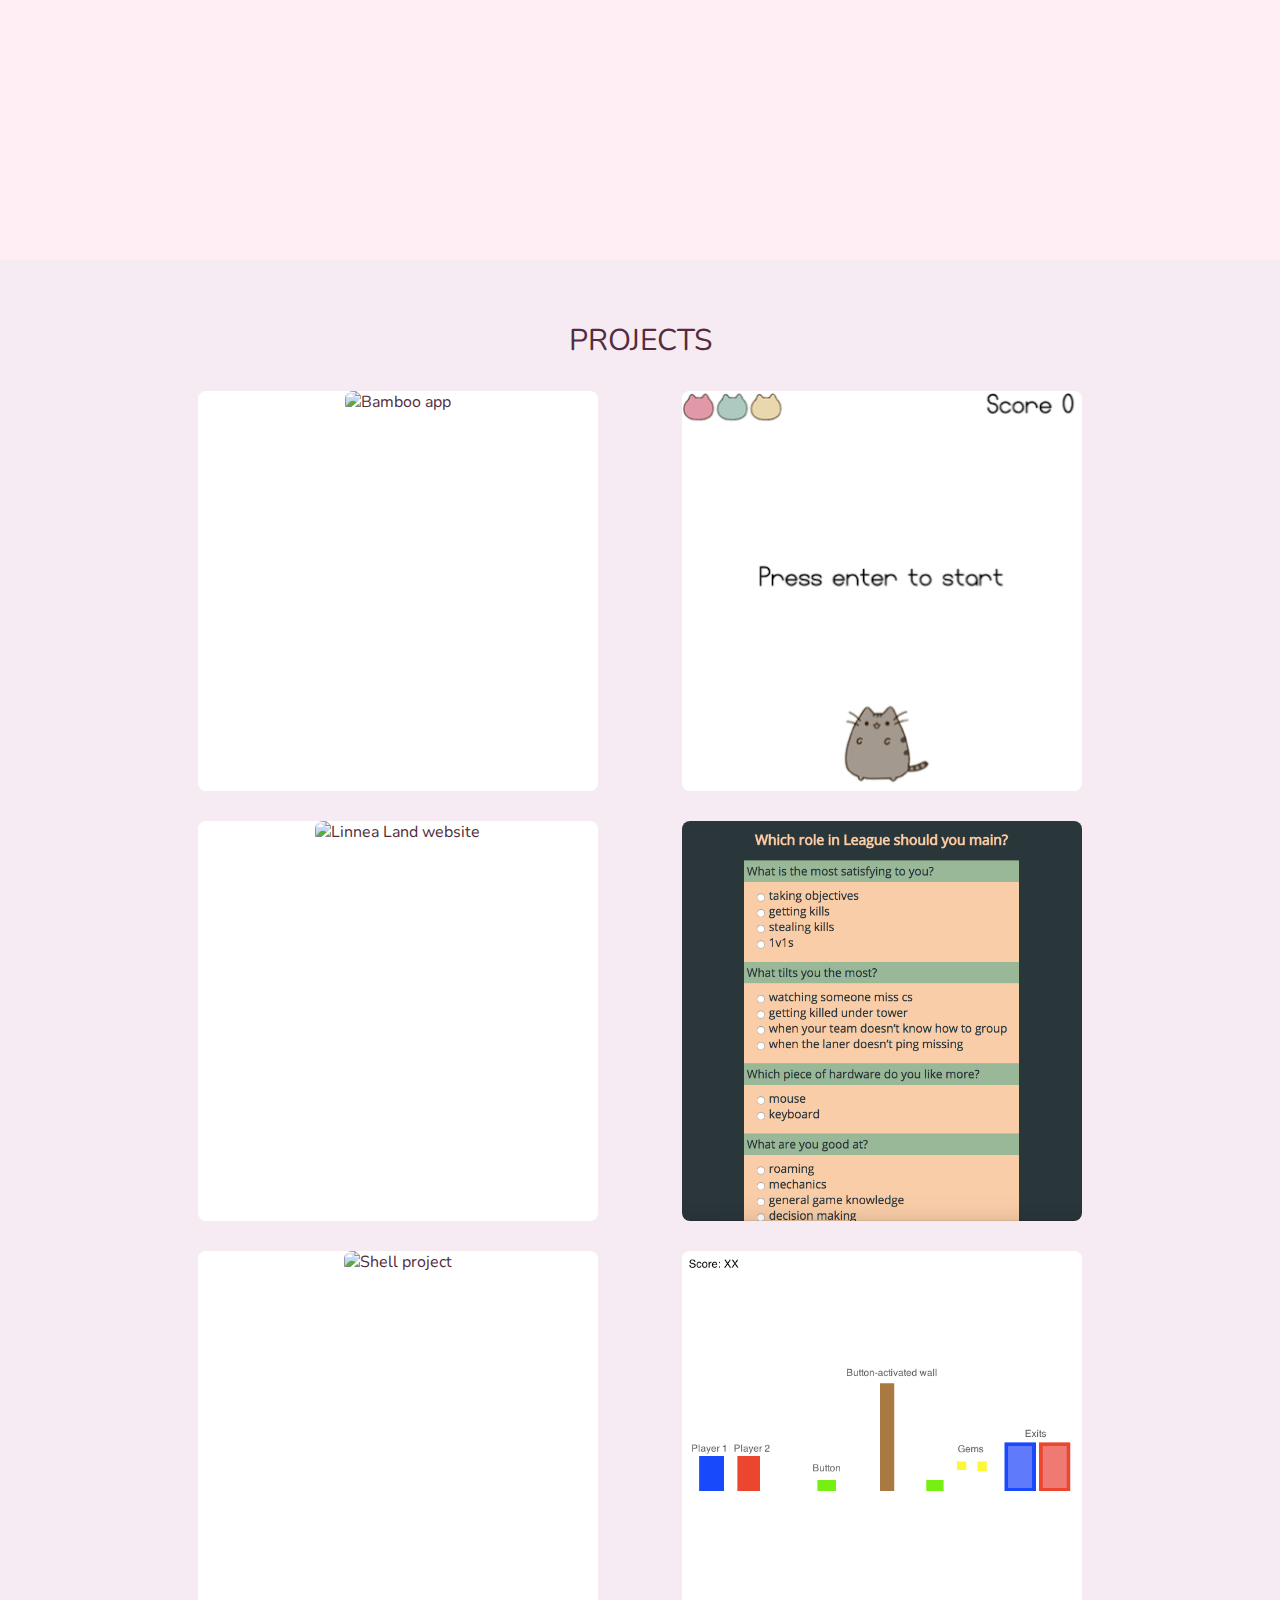
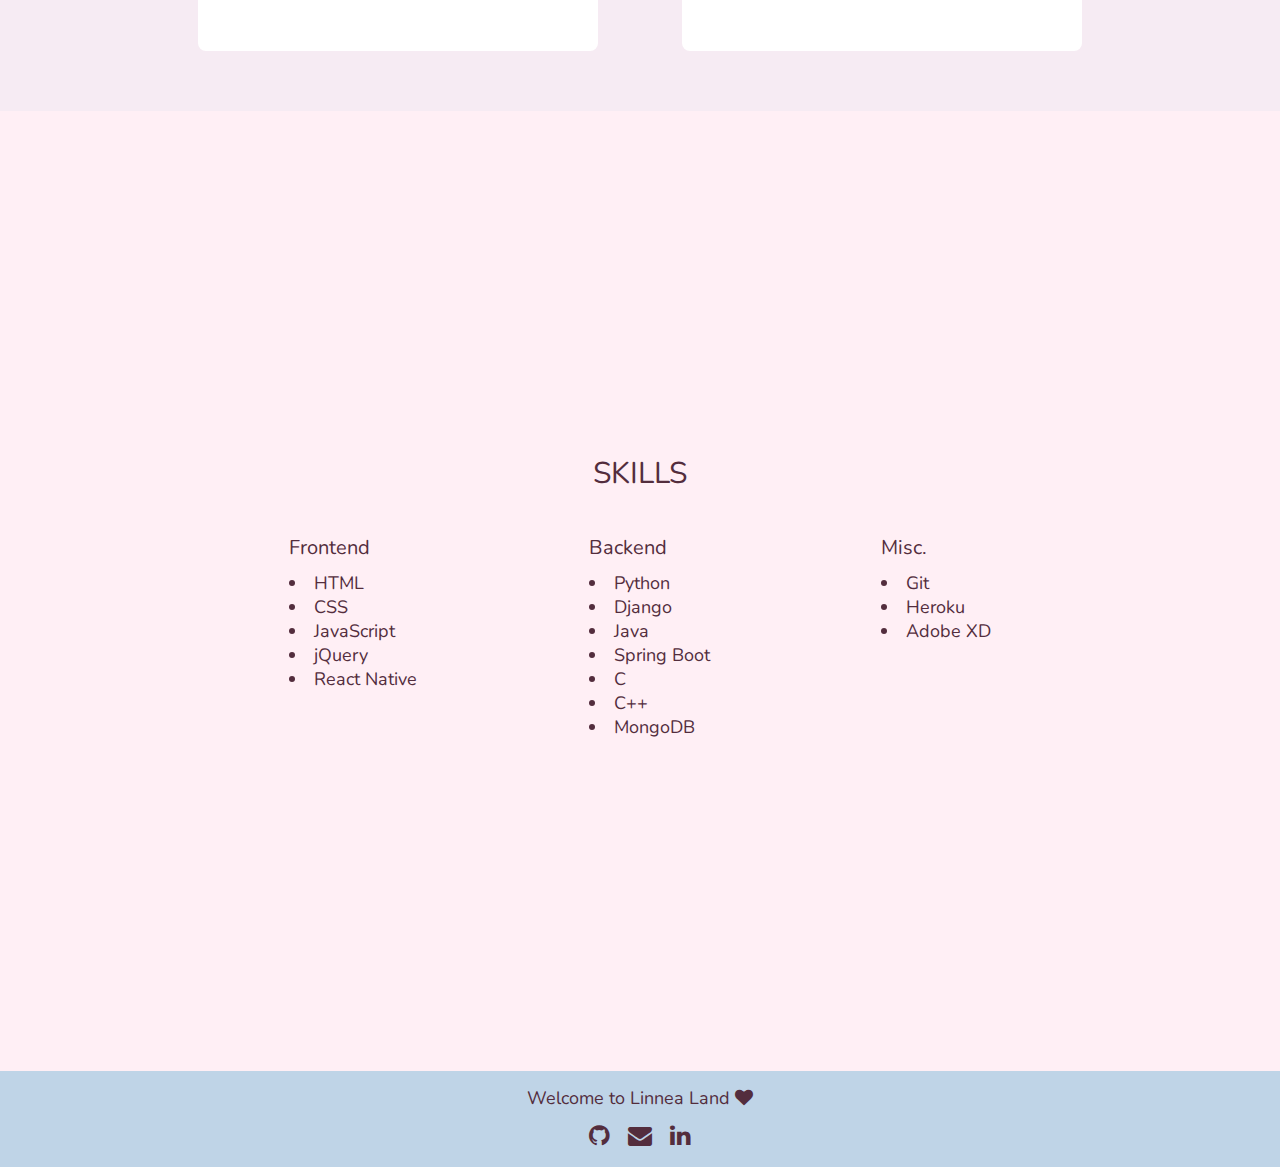
==== commit d48bd4cb: "Improve project overlay arrow visibility" ====
--- a/index.html
+++ b/index.html
@@ -148,7 +148,9 @@
             <div id='project-2' class='project-overlay'>
                 <div class='project-content'>
                     <div class='carousel'>
-                        <img src='images/project-1.1.png' alt='Nyah game'>
+                        <img class='padded-image' src='images/project-1.1.png' alt='Nyah game'>
+                        <!-- <a class="prev" onclick="plusSlides(-1)">&#10094;</a> -->
+                        <!-- <a class="next" onclick="plusSlides(1)">&#10095;</a> -->
                     </div>
                     <div id='arrow-2' class="arrow-icon">
                         <div></div>
@@ -210,7 +212,7 @@
                     <div class='carousel'>
                         <img src='images/project-3.1.png' alt='LoL role quiz'>
                     </div>
-                    <div id='arrow-4' class="arrow-icon">
+                    <div id='arrow-4' class="arrow-icon white">
                         <div></div>
                     </div>
                     <div class='description'>
@@ -282,7 +284,7 @@
             <div id='project-6' class='project-overlay'>
                 <div class='project-content'>
                     <div class='carousel'>
-                        <img src='images/project-2.1.png' alt='Rectangle game'>
+                        <img class='padded-image' src='images/project-2.1.png' alt='Rectangle game'>
                     </div>
                     <div id='arrow-6' class="arrow-icon">
                         <div></div>
@@ -314,7 +316,7 @@
             <div class='heading'>Skills</div>
             <div class='skills-list'>
                 <div class='column'>
-                    <img src='http://placekitten.com/150/100' alt='Frontend'>
+                    <!-- <img src='http://placekitten.com/150/100' alt='Frontend'> -->
                     <ul>
                         <div class='list-heading'>Frontend</div>
                         <li>HTML</li>
@@ -328,7 +330,7 @@
                     </ul>
                 </div>
                 <div class='column'>
-                    <img src='http://placekitten.com/150/100' alt='Frontend'>
+                    <!-- <img src='http://placekitten.com/150/100' alt='Backend'> -->
                     <ul>
                         <div class='list-heading'>Backend</div>
                         <li>Python</li>
@@ -341,7 +343,7 @@
                     </ul>
                 </div>
                 <div class='column'>
-                    <img src='http://placekitten.com/150/100' alt='Frontend'>
+                    <!-- <img src='http://placekitten.com/150/100' alt='Misc.'> -->
                     <ul>
                         <div class='list-heading'>Misc.</div>
                         <li>Git</li>
--- a/styles/styles.css
+++ b/styles/styles.css
@@ -264,10 +264,39 @@
 
 .carousel {
     width: 100%;
+    height: 100vw;
+    /* background-color: #E4E4E4; */
+    background-color: #FFFFFF;
 }
 
 .carousel img {
     width: 100%;
+    box-sizing: border-box;
+}
+
+.padded-image {
+    padding: 65px;
+}
+
+.prev,
+.next {
+    z-index: 3;
+    cursor: pointer;
+    position: absolute;
+    top: 50%;
+    /* left: 20px; */
+    transform: translate(0%, -50%);
+    font-size: 36px;
+    transition: 0.6s ease;
+    user-select: none;
+}
+
+.prev {
+    left: 20px;
+}
+
+.next {
+    right: 20px;
 }
 
 .description {
@@ -353,6 +382,12 @@
     transform: translateY(-10px) rotate(-45deg);
 }
 
+.white div,
+.white:before,
+.white:after {
+    background-color: #FFFFFF;
+}
+
 /* Skills */
 
 .skills-list {
@@ -409,6 +444,10 @@
 
 /* Medium devices (landscape tablets, 768px and up) */
 @media only screen and (min-width: 720px) {
+
+    /* Navigation */
+
+    /* TODO */
 
     /* Project overlay */
 
@@ -429,6 +468,7 @@
 
     .carousel img {
         max-width: 800px;
+        padding: 0px;
     }
 
     .project-overlay .description {
@@ -436,6 +476,12 @@
         margin-top: 30px;
     }
 
+    .arrow-icon div,
+    .arrow-icon:before,
+    .arrow-icon:after {
+        background-color: #532D3D;
+    }
+
     /* Skills */
 
     .skills-list {
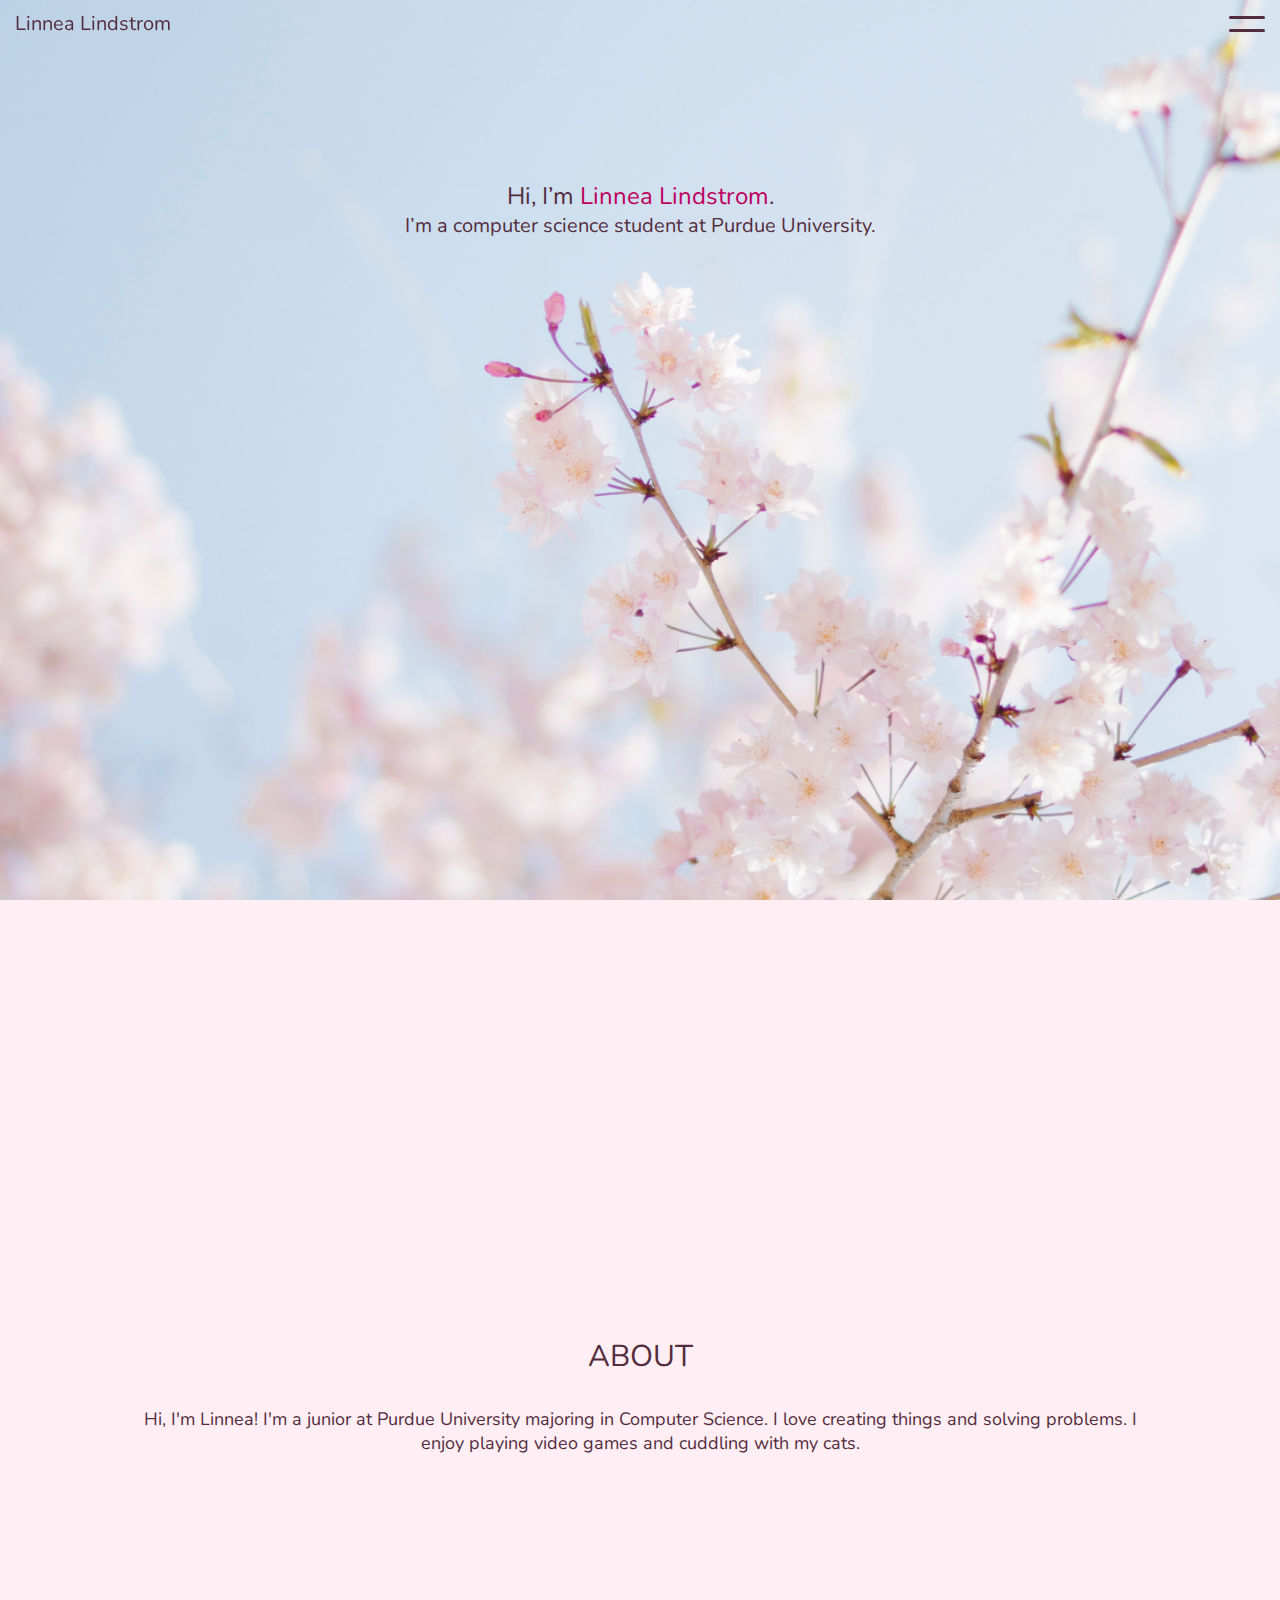
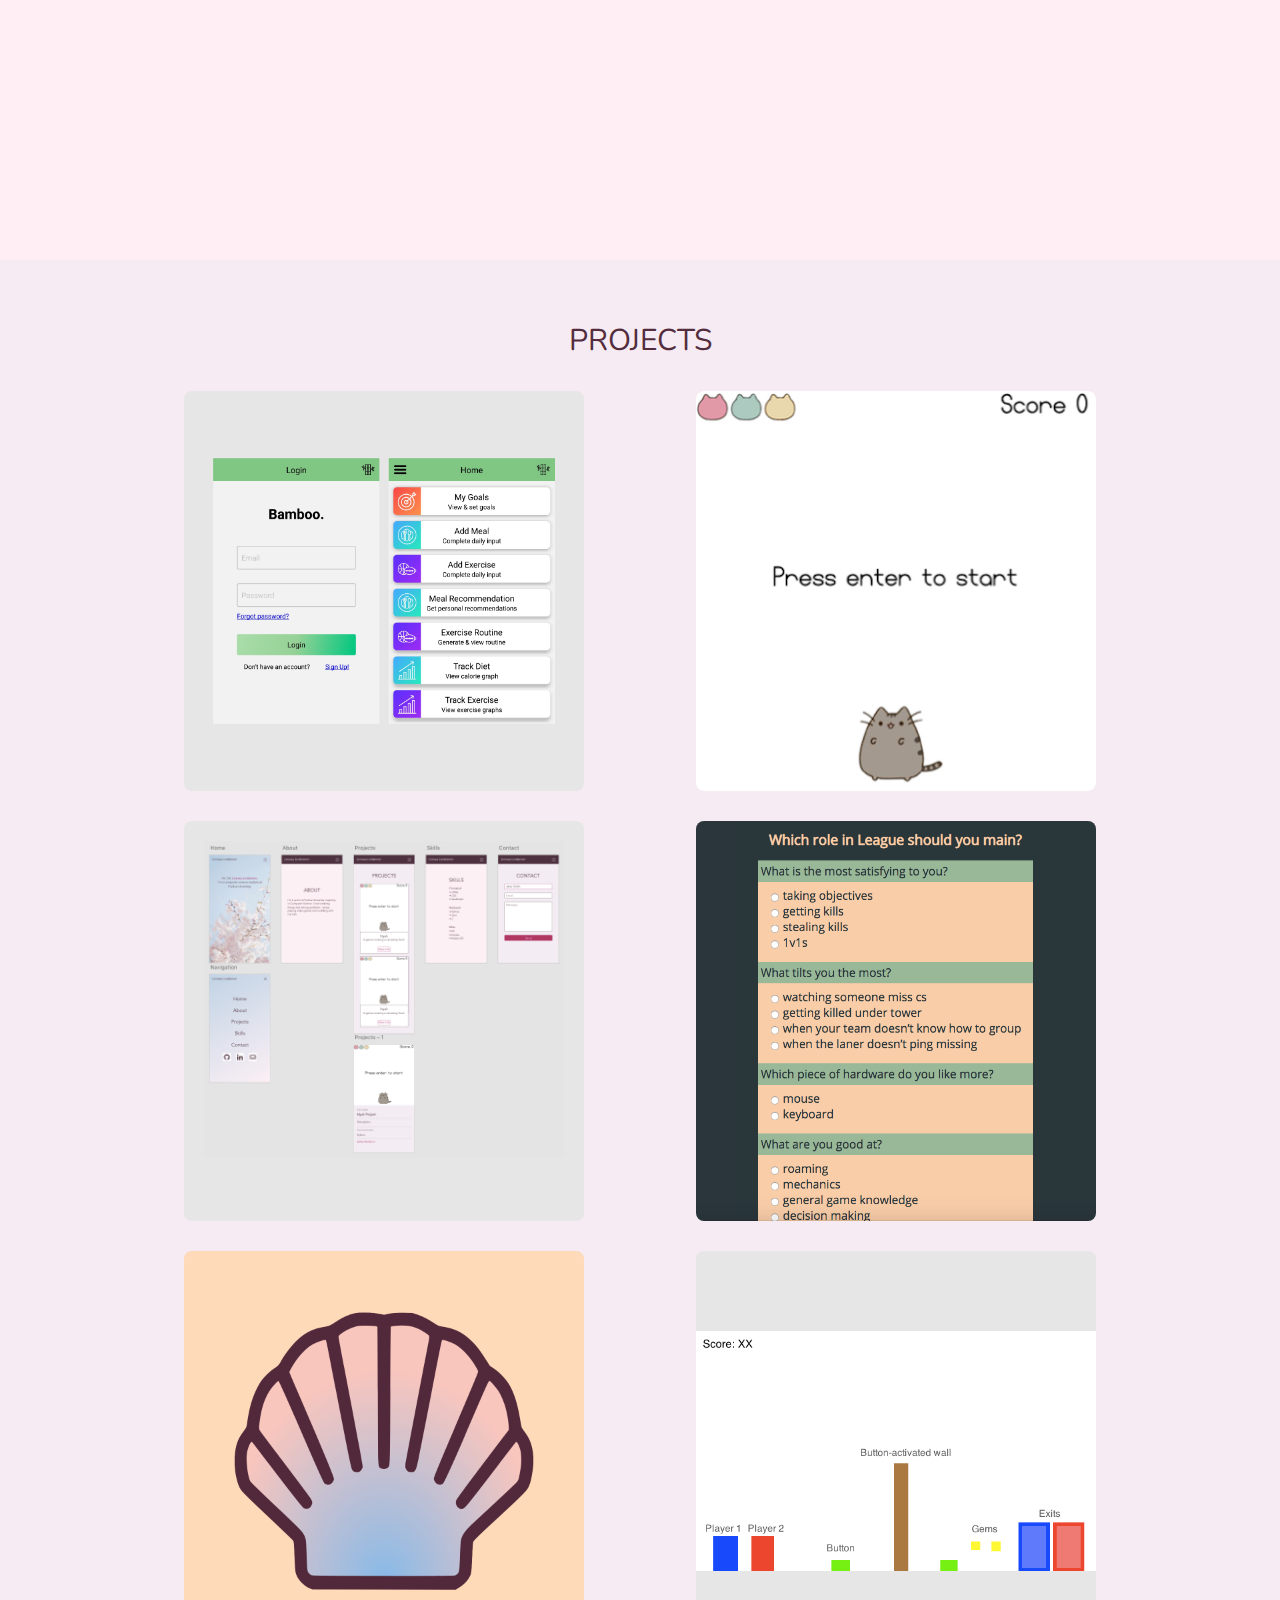
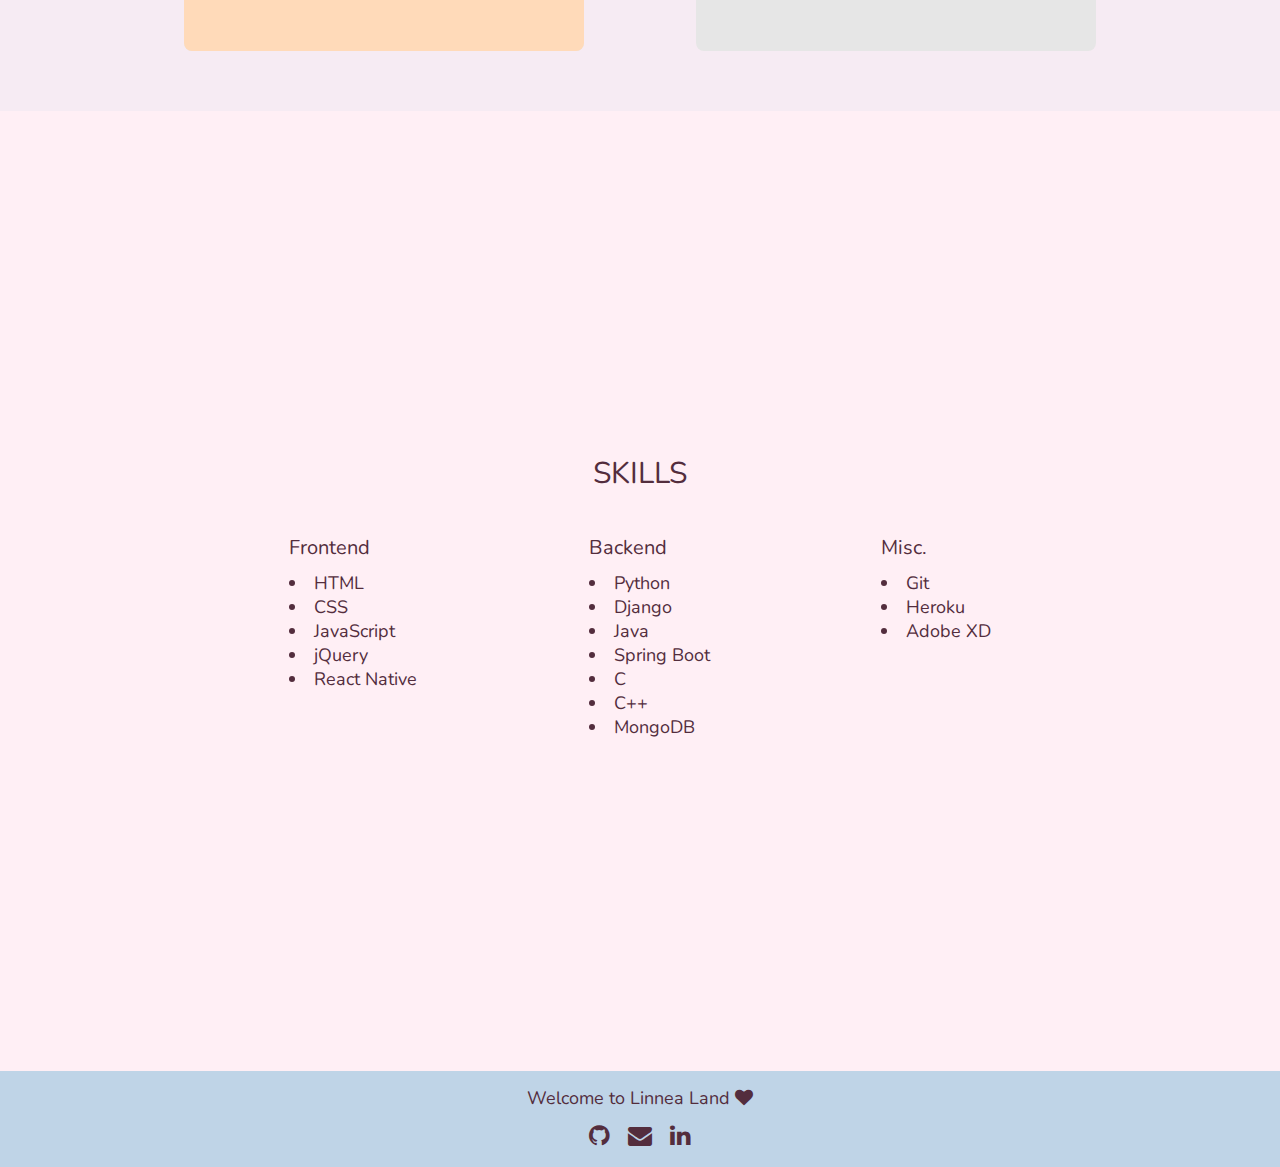
==== commit 79730563: "Add project images, make sizing responsive" ====
--- a/index.html
+++ b/index.html
@@ -73,29 +73,29 @@
 
             <div class='project-cards'>
                 <div id='card-1' class="card">
-                    <img src='images/bamboo.png' alt='Bamboo app'>
+                    <img src='images/bamboo-1.png' alt='Bamboo app' style='padding: 20px;'>
                 </div>
                 <div id='card-2' class="card">
                     <img src='images/project-1.1.png' alt='Nyah game'>
                 </div>
                 <div id='card-3' class="card">
-                    <img src='images/linnealand.png' alt='Linnea Land website'>
+                    <img src='images/linnealand.png' alt='Linnea Land website' style='padding: 20px;'>
                 </div>
                 <div id='card-4' class="card">
                     <img src='images/project-3.1.png' alt='LoL role quiz'>
                 </div>
                 <div id='card-5' class="card">
-                    <img src='images/shell.jpg' alt='Shell project'>
-                </div>
-                <div id='card-6' class="card">
-                    <img src='images/project-2.1.png' alt='Rectangle game'>
+                    <img src='images/shell.png' alt='Shell project' style='padding: 50px; background-color: #FFDAB9;'>
+                </div>
+                <div id='card-6' class="card" style='display: flex; align-items: center;'>
+                    <img src='images/project-2.1.png' alt='Rectangle game' style='border-radius: 0px; position: relative; bottom: 0px'>
                 </div>
             </div>
 
             <div id='project-1' class='project-overlay'>
                 <div class='project-content'>
                     <div class='carousel'>
-                        <img src='images/bamboo.png' alt='Bamboo app'>
+                        <img src='images/bamboo-1.png' alt='Bamboo app' style='padding-top: 20px; padding-bottom: 20px;'>
                     </div>
                     <div id='arrow-1' class="arrow-icon">
                         <div></div>
@@ -109,9 +109,9 @@
                         <hr>
                         <div class='tag'>Background</div>
                         <p>
-                            Bamboo is an intuitive mobile app for tracking diet and exercise, and helping you find
-                            the best ways to achieve your goals. The app is designed to minimize manual input
-                            from the user, while providing relevant and accurate information.<br>
+                            Bamboo is an intuitive mobile app for tracking diet and exercise and helping you find
+                            the best ways to achieve your goals. The app is designed to provide relevant and accurate information,
+                            while minimizing manual input from the user.<br>
                             This was a group project for CS 307: Software Engineering.
                             We followed the Scrum methodology and completed three sprints over the course of the
                             semester.
@@ -125,7 +125,7 @@
                                 <ul>
                                     <li>Enter meal by recipe name, recipe link, or ingredients</li>
                                 </ul>
-                                <li>Automatic calories burned calculation for exercises via MET values</li>
+                                <li>Automatic calories burned calculation for exercises using MET values</li>
                                 <li>Set diet and exercise related goals and track progress</li>
                                 <li>Graphs tracking diet and exercise information</li>
                                 <li>Personal meals recommendation</li>
@@ -148,7 +148,7 @@
             <div id='project-2' class='project-overlay'>
                 <div class='project-content'>
                     <div class='carousel'>
-                        <img class='padded-image' src='images/project-1.1.png' alt='Nyah game'>
+                        <img src='images/project-1.1.png' alt='Nyah game'>
                         <!-- <a class="prev" onclick="plusSlides(-1)">&#10094;</a> -->
                         <!-- <a class="next" onclick="plusSlides(1)">&#10095;</a> -->
                     </div>
@@ -209,8 +209,8 @@
             </div>
             <div id='project-4' class='project-overlay'>
                 <div class='project-content'>
-                    <div class='carousel'>
-                        <img src='images/project-3.1.png' alt='LoL role quiz'>
+                    <div class='carousel' style='background-color: #2a363b;'>
+                        <img src='images/project-3.1.png' alt='LoL role quiz' style='padding: 0px'>
                     </div>
                     <div id='arrow-4' class="arrow-icon white">
                         <div></div>
@@ -240,7 +240,7 @@
             <div id='project-5' class='project-overlay'>
                 <div class='project-content'>
                     <div class='carousel'>
-                        <img src='images/shell.jpg' alt='Shell project'>
+                        <img src='images/shell.png' alt='Shell project' style='padding: 65px;'>
                     </div>
                     <div id='arrow-5' class="arrow-icon">
                         <div></div>
@@ -284,7 +284,7 @@
             <div id='project-6' class='project-overlay'>
                 <div class='project-content'>
                     <div class='carousel'>
-                        <img class='padded-image' src='images/project-2.1.png' alt='Rectangle game'>
+                        <img src='images/project-2.1.png' alt='Rectangle game'>
                     </div>
                     <div id='arrow-6' class="arrow-icon">
                         <div></div>
--- a/styles/styles.css
+++ b/styles/styles.css
@@ -219,11 +219,11 @@
 .project-cards {
     display: flex;
     flex-wrap: wrap;
-    justify-content: space-evenly;
+    justify-content: space-around;
 }
 
 .card {
-    background-color: #FFFFFF;
+    background-color: #e6e6e6;
     width: 80vw;
     max-width: 400px;
     height: 80vw;
@@ -238,6 +238,7 @@
     max-width: 100%;
     max-height: 100%;
     border-radius: 8px;
+    box-sizing: border-box;
 }
 
 .project-overlay {
@@ -245,7 +246,7 @@
     top: 0;
     left: 0;
     width: 100%;
-    height: 100vh;
+    height: 100%;
     background: #F6EBF3;
     z-index: 2;
 
@@ -263,14 +264,20 @@
 }
 
 .carousel {
-    width: 100%;
-    height: 100vw;
+    /* width: 100%; */
+    /* max-height: 100vw; */
     /* background-color: #E4E4E4; */
-    background-color: #FFFFFF;
+    background-color: #e6e6e6;
+    text-align: center;
 }
 
 .carousel img {
-    width: 100%;
+    /* width: 100%; */
+    padding: 65px;
+    padding-top: 0%;
+    padding-bottom: 0%;
+    max-width: 100vw;
+    max-height: 100vw;
     box-sizing: border-box;
 }
 
@@ -284,7 +291,6 @@
     cursor: pointer;
     position: absolute;
     top: 50%;
-    /* left: 20px; */
     transform: translate(0%, -50%);
     font-size: 36px;
     transition: 0.6s ease;
@@ -442,7 +448,9 @@
     text-decoration: none;
 }
 
-/* Medium devices (landscape tablets, 768px and up) */
+/* Responsive */
+
+/* Medium devices (> 720px) */
 @media only screen and (min-width: 720px) {
 
     /* Navigation */
@@ -467,7 +475,8 @@
     }
 
     .carousel img {
-        max-width: 800px;
+        width: auto;
+        max-width: 100%;
         padding: 0px;
     }
 
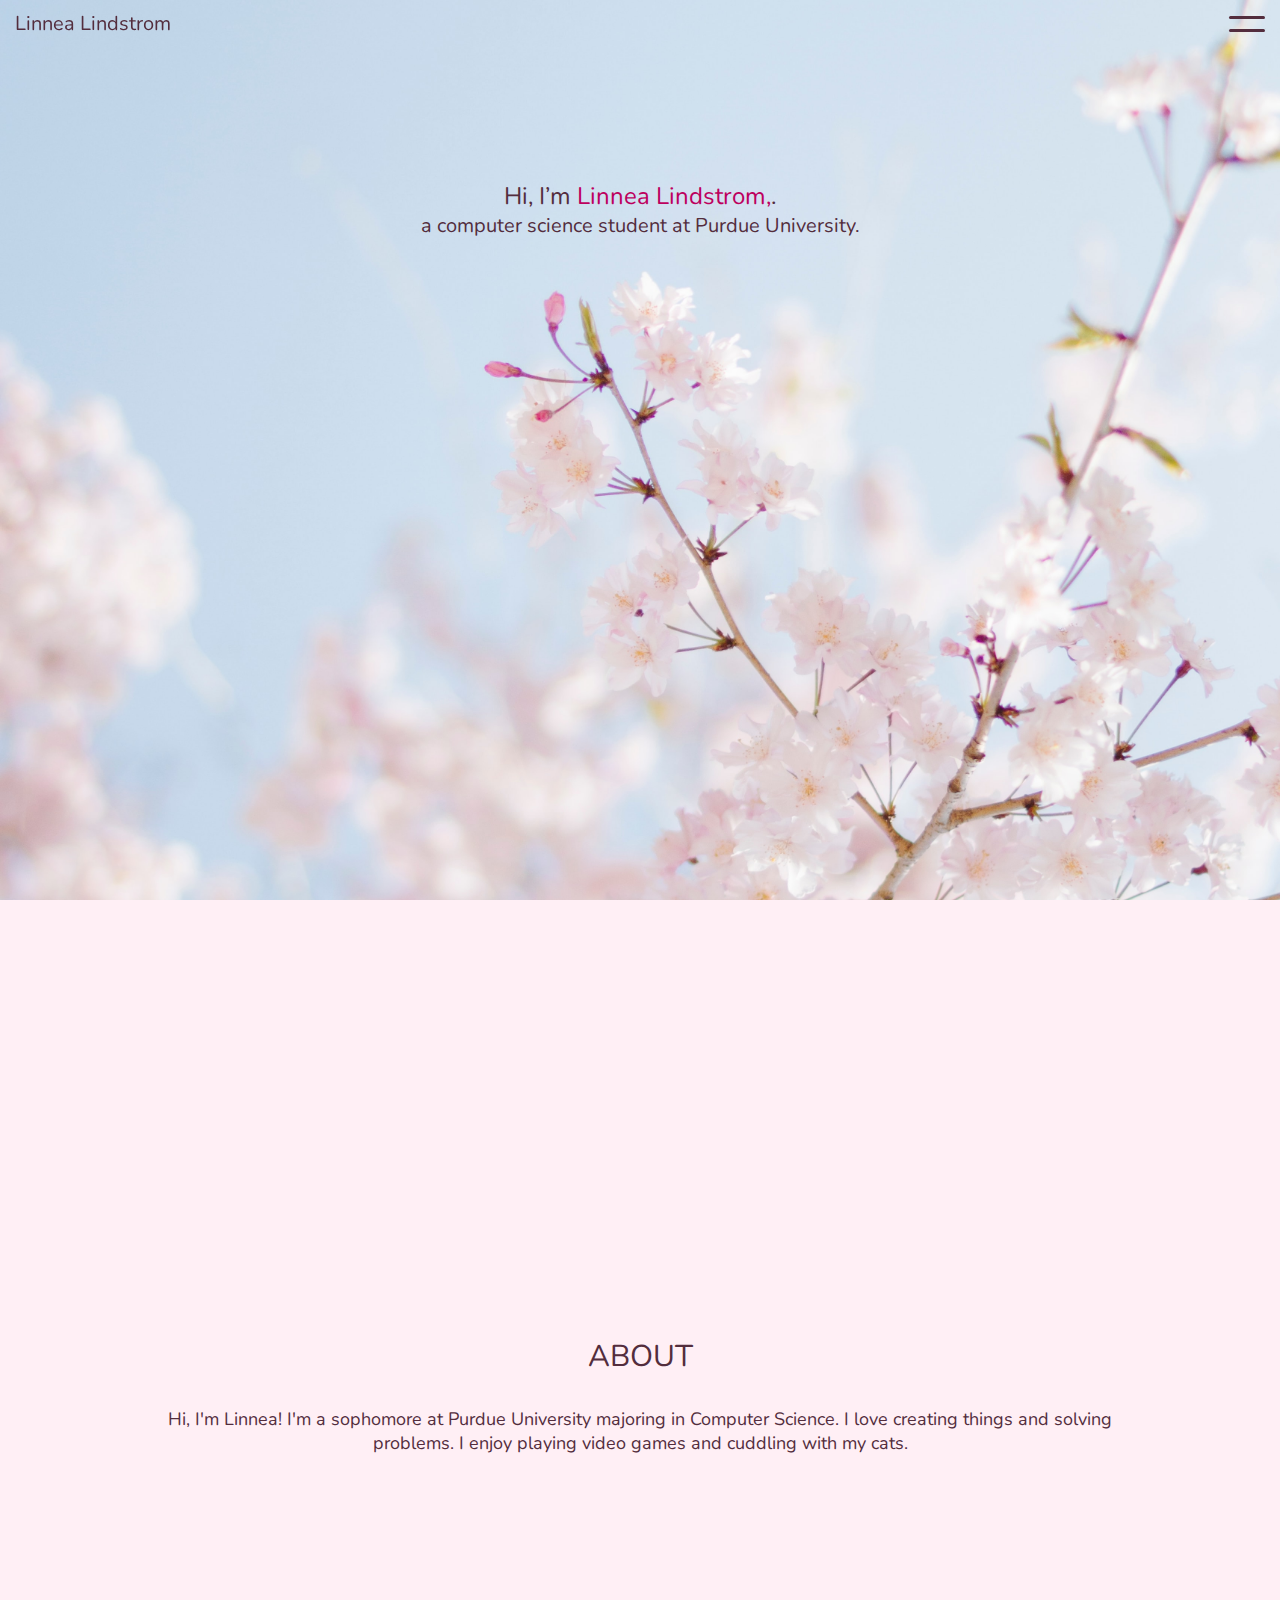
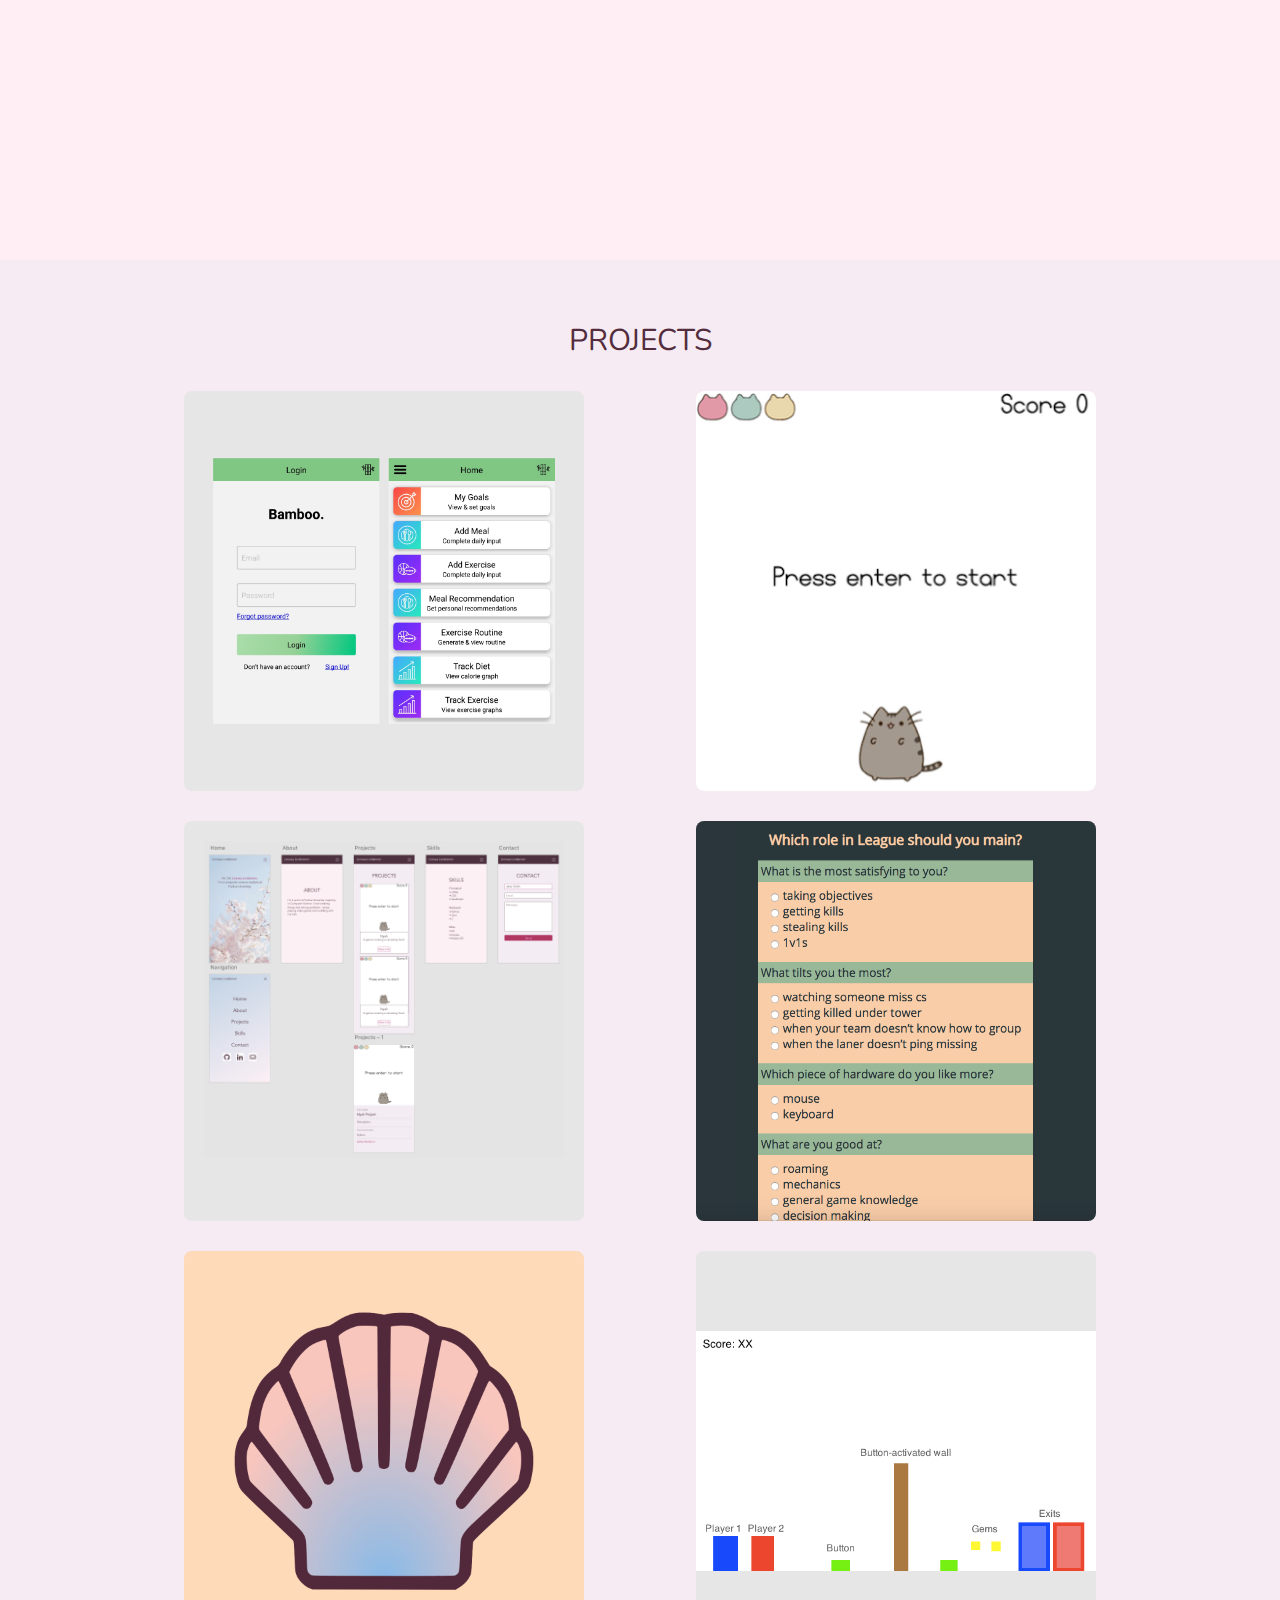
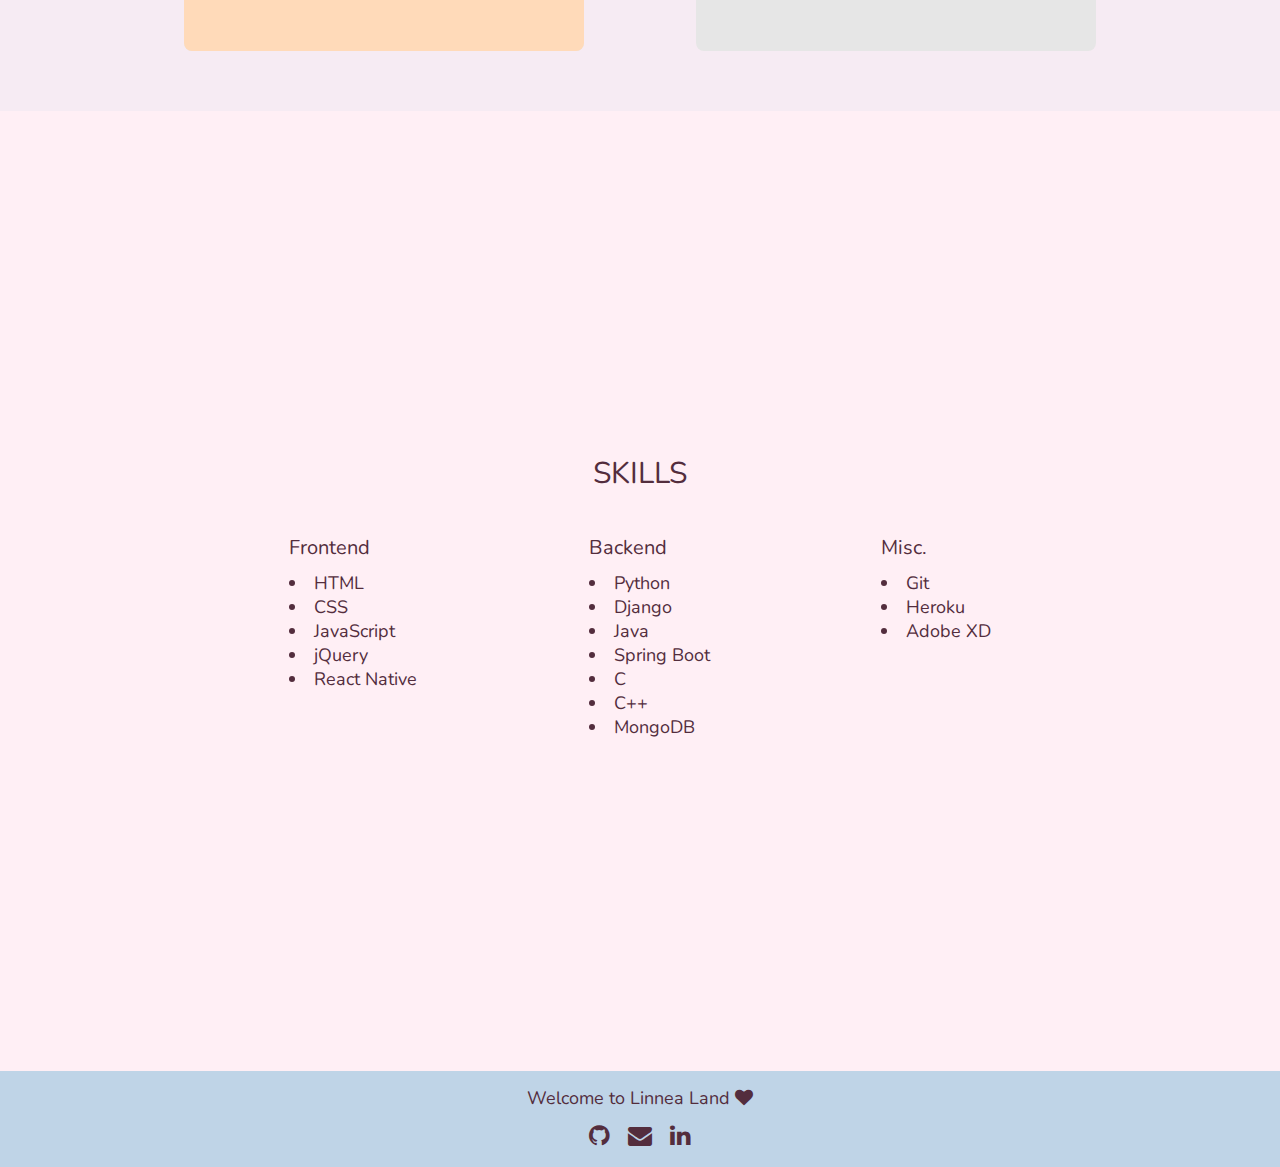
==== commit 051ce64e: "Update text" ====
--- a/index.html
+++ b/index.html
@@ -55,15 +55,15 @@
                 <img src='images/sakura.jpg' alt='Sakura' style='transform: rotate(180deg);'>
             </div>
             <div class='home-text'>
-                <div style='font-size: 24px;'>Hi, I’m <span style='color: #BD005E'>Linnea Lindstrom</span>.</div>
-                <div>I’m a computer science student at Purdue University.</div>
+                <div style='font-size: 24px;'>Hi, I’m <span style='color: #BD005E'>Linnea Lindstrom,</span>.</div>
+                <div>a computer science student at Purdue University.</div>
             </div>
         </div>
 
         <!-- About -->
         <div id='about' class='section' style='background-color: #FFEFF5;'>
             <div class='heading'>About</div>
-            <p>Hi, I'm Linnea! I'm a junior at Purdue University majoring in Computer Science.
+            <p>Hi, I'm Linnea! I'm a sophomore at Purdue University majoring in Computer Science.
                 I love creating things and solving problems. I enjoy playing video games and cuddling with my cats.</p>
         </div>
 
@@ -377,4 +377,4 @@
     <script src='scripts/script.js'></script>
 </body>
 
-</html>+</html>
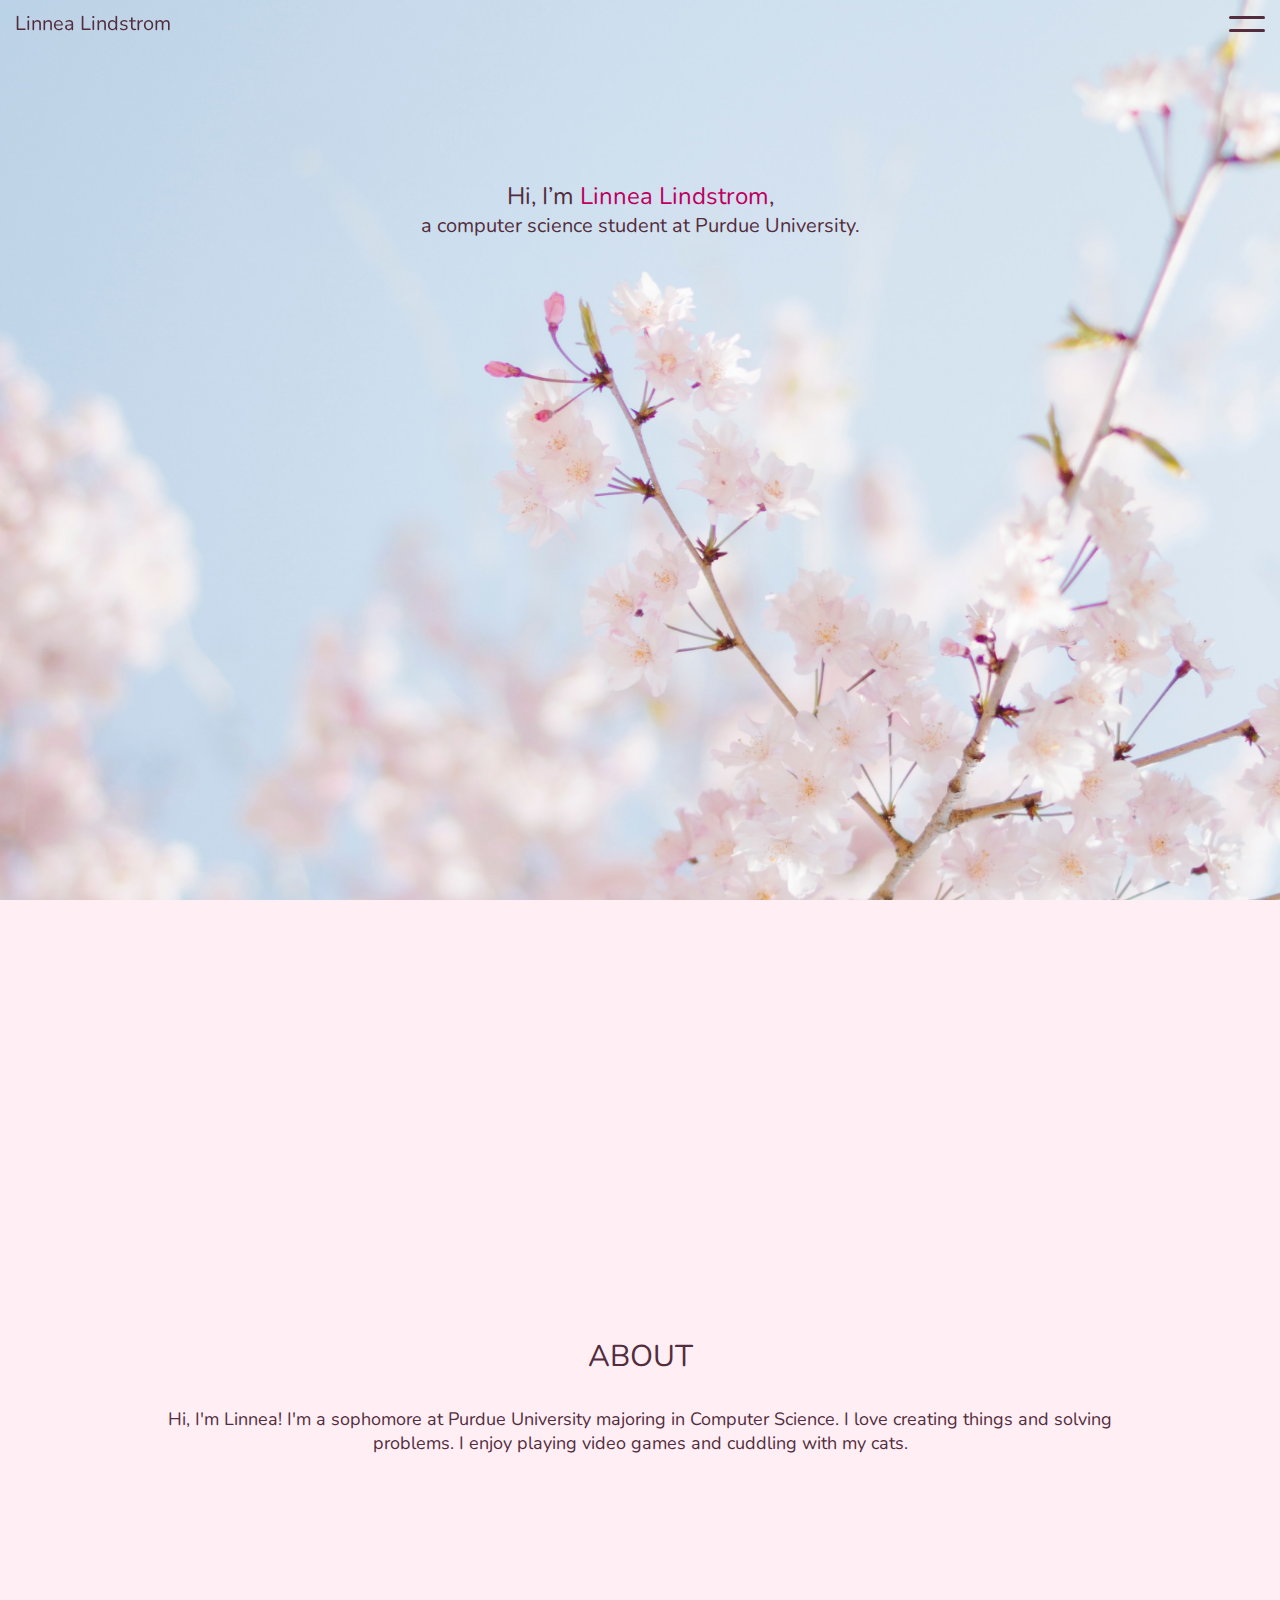
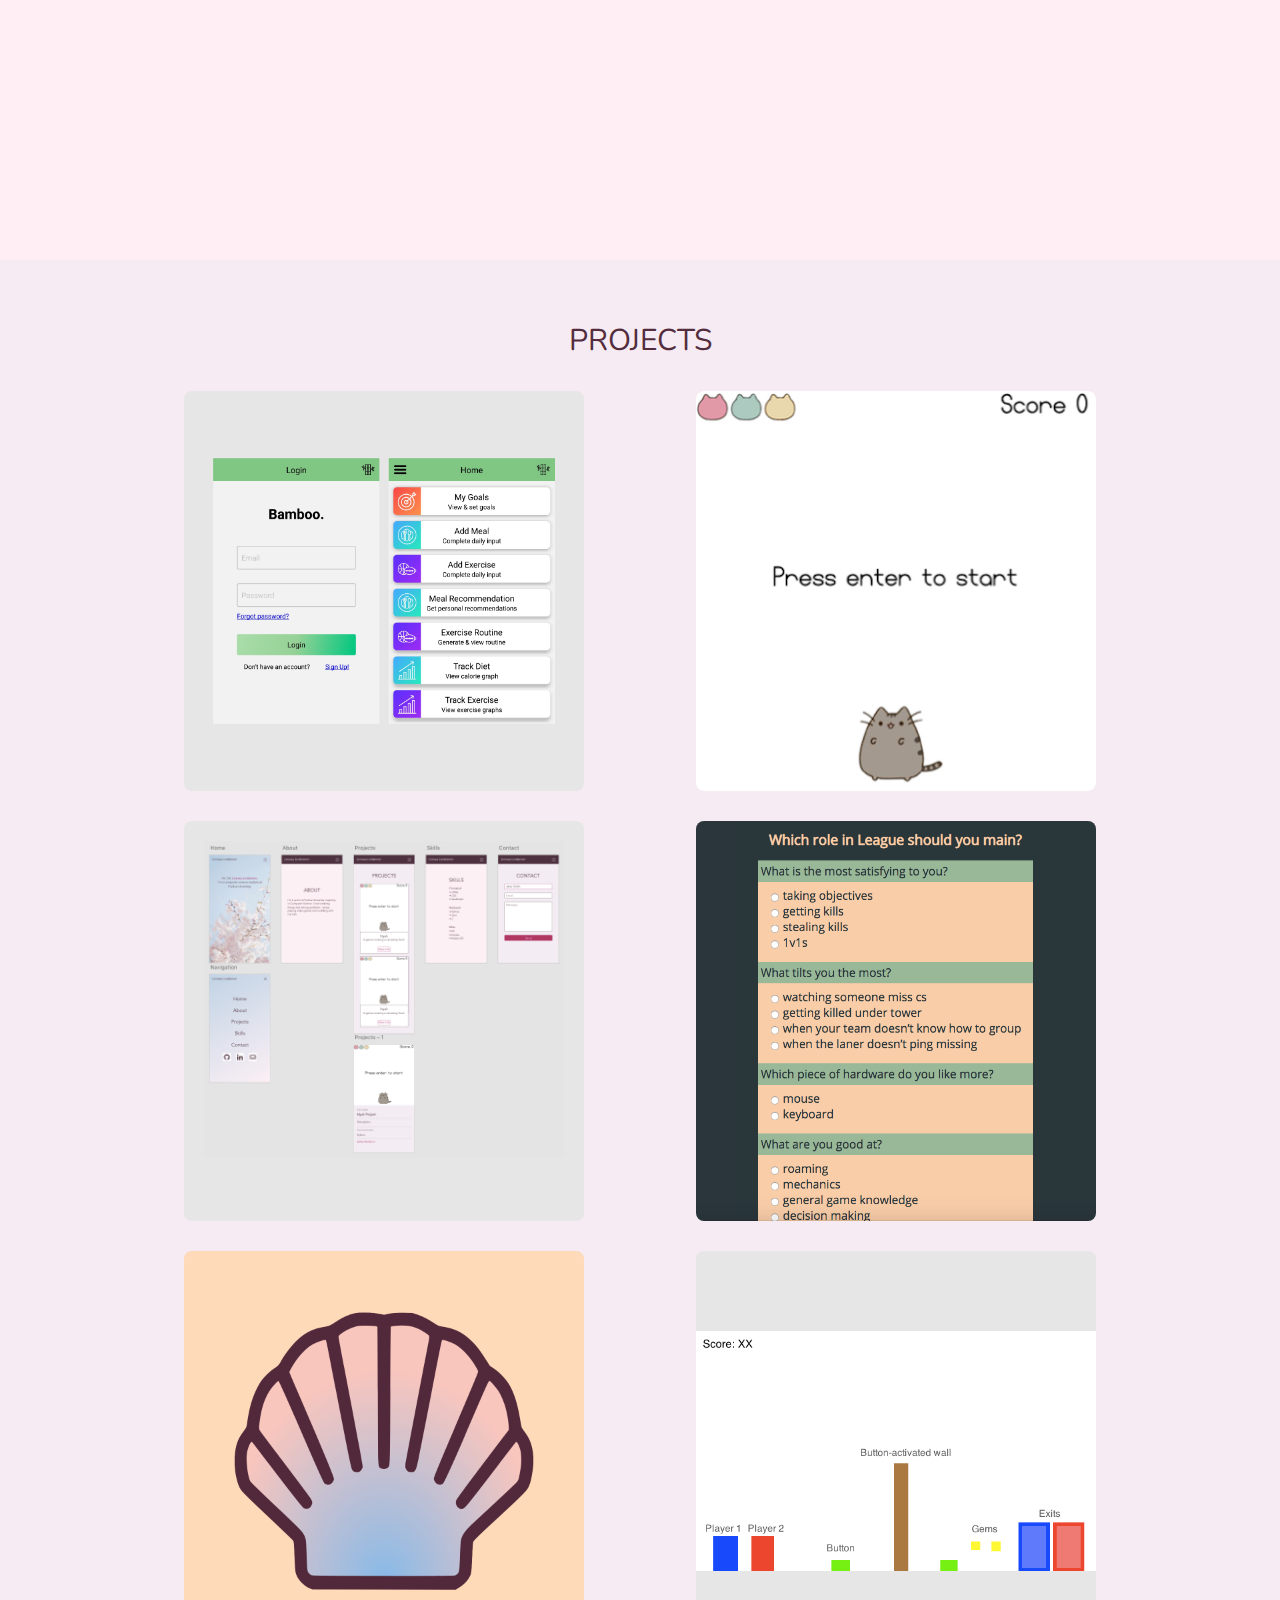
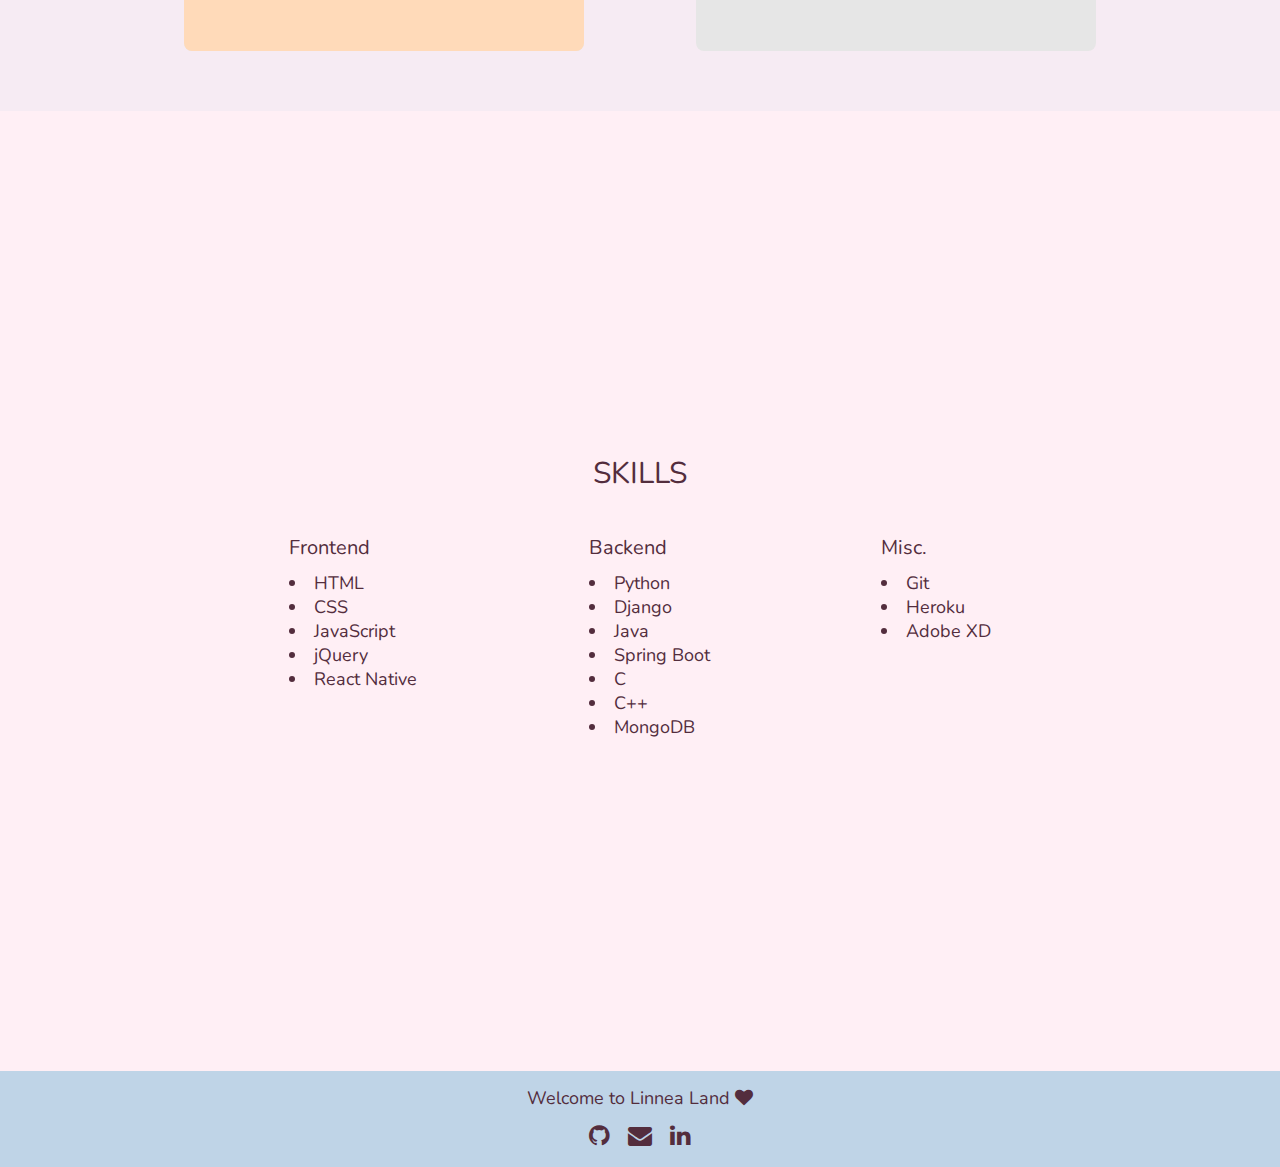
==== commit 232abf74: "Update index.html" ====
--- a/index.html
+++ b/index.html
@@ -55,7 +55,7 @@
                 <img src='images/sakura.jpg' alt='Sakura' style='transform: rotate(180deg);'>
             </div>
             <div class='home-text'>
-                <div style='font-size: 24px;'>Hi, I’m <span style='color: #BD005E'>Linnea Lindstrom,</span>.</div>
+                <div style='font-size: 24px;'>Hi, I’m <span style='color: #BD005E'>Linnea Lindstrom</span>,</div>
                 <div>a computer science student at Purdue University.</div>
             </div>
         </div>
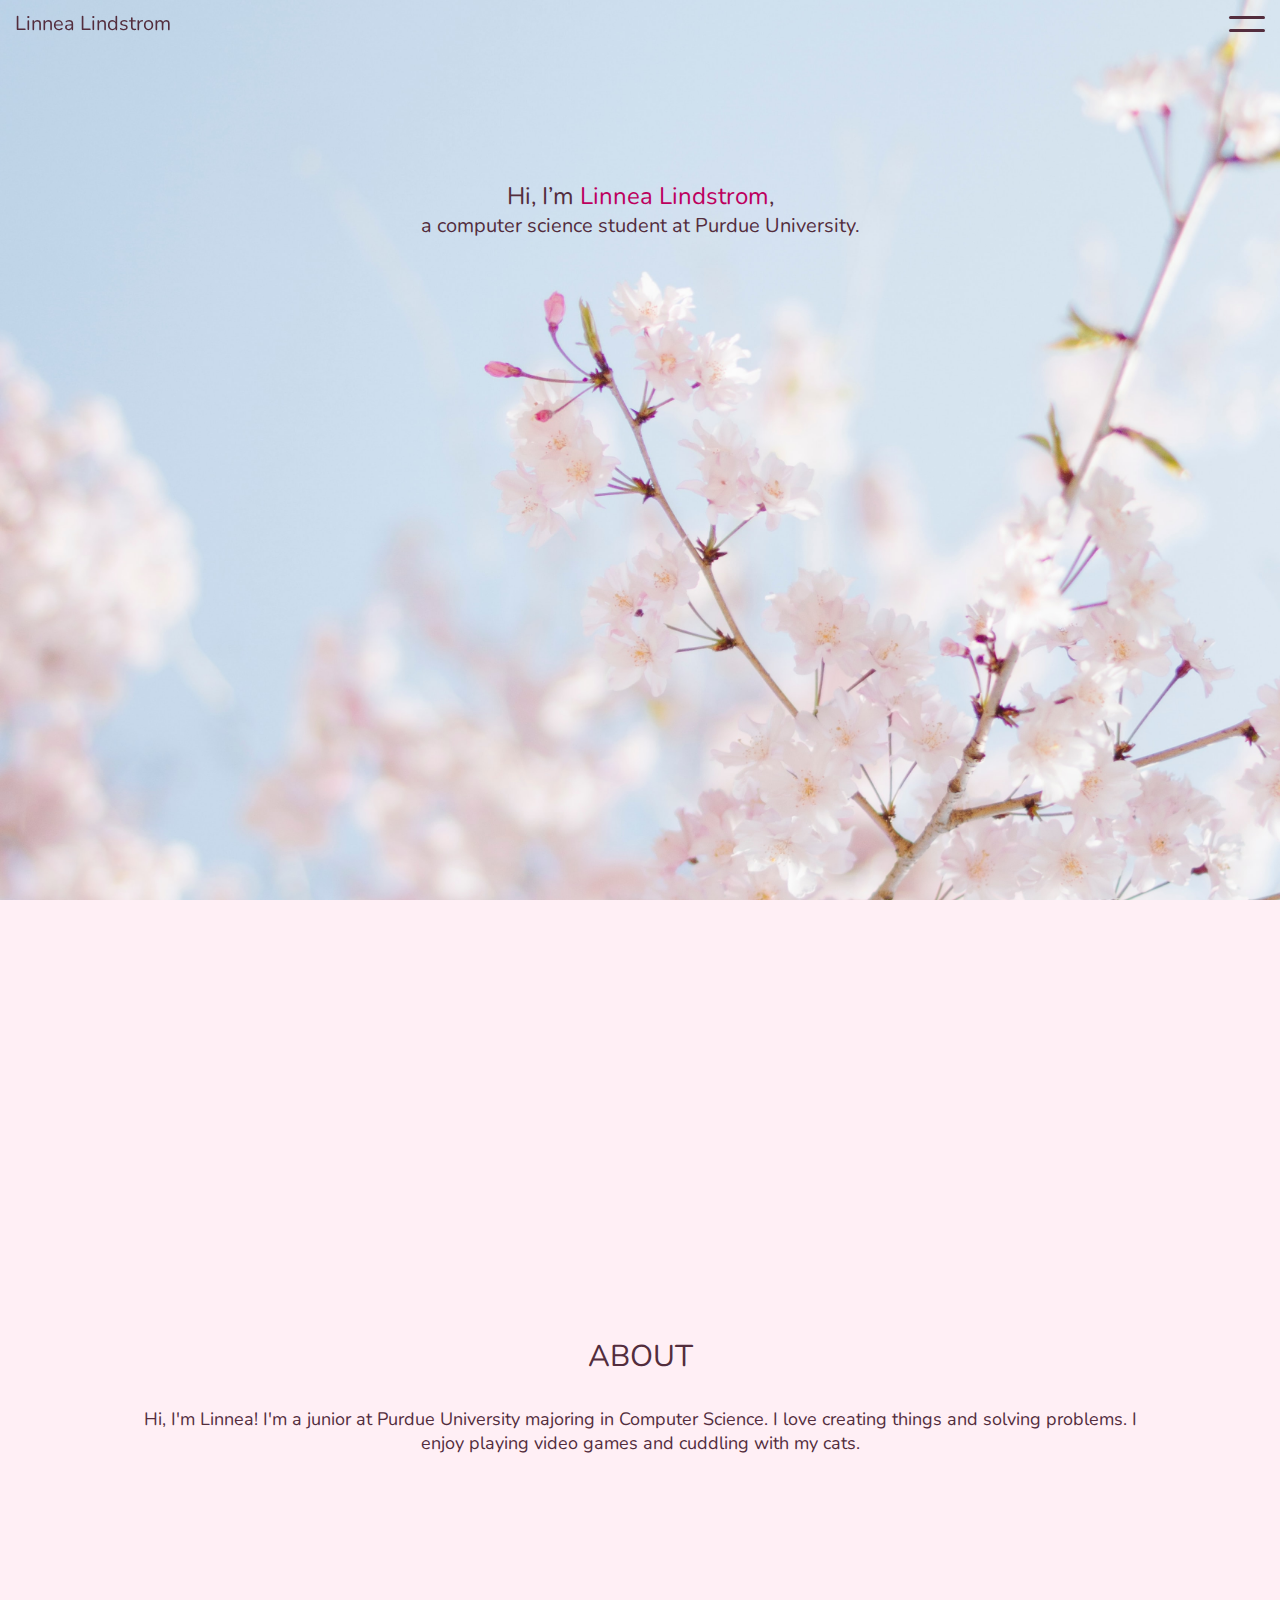
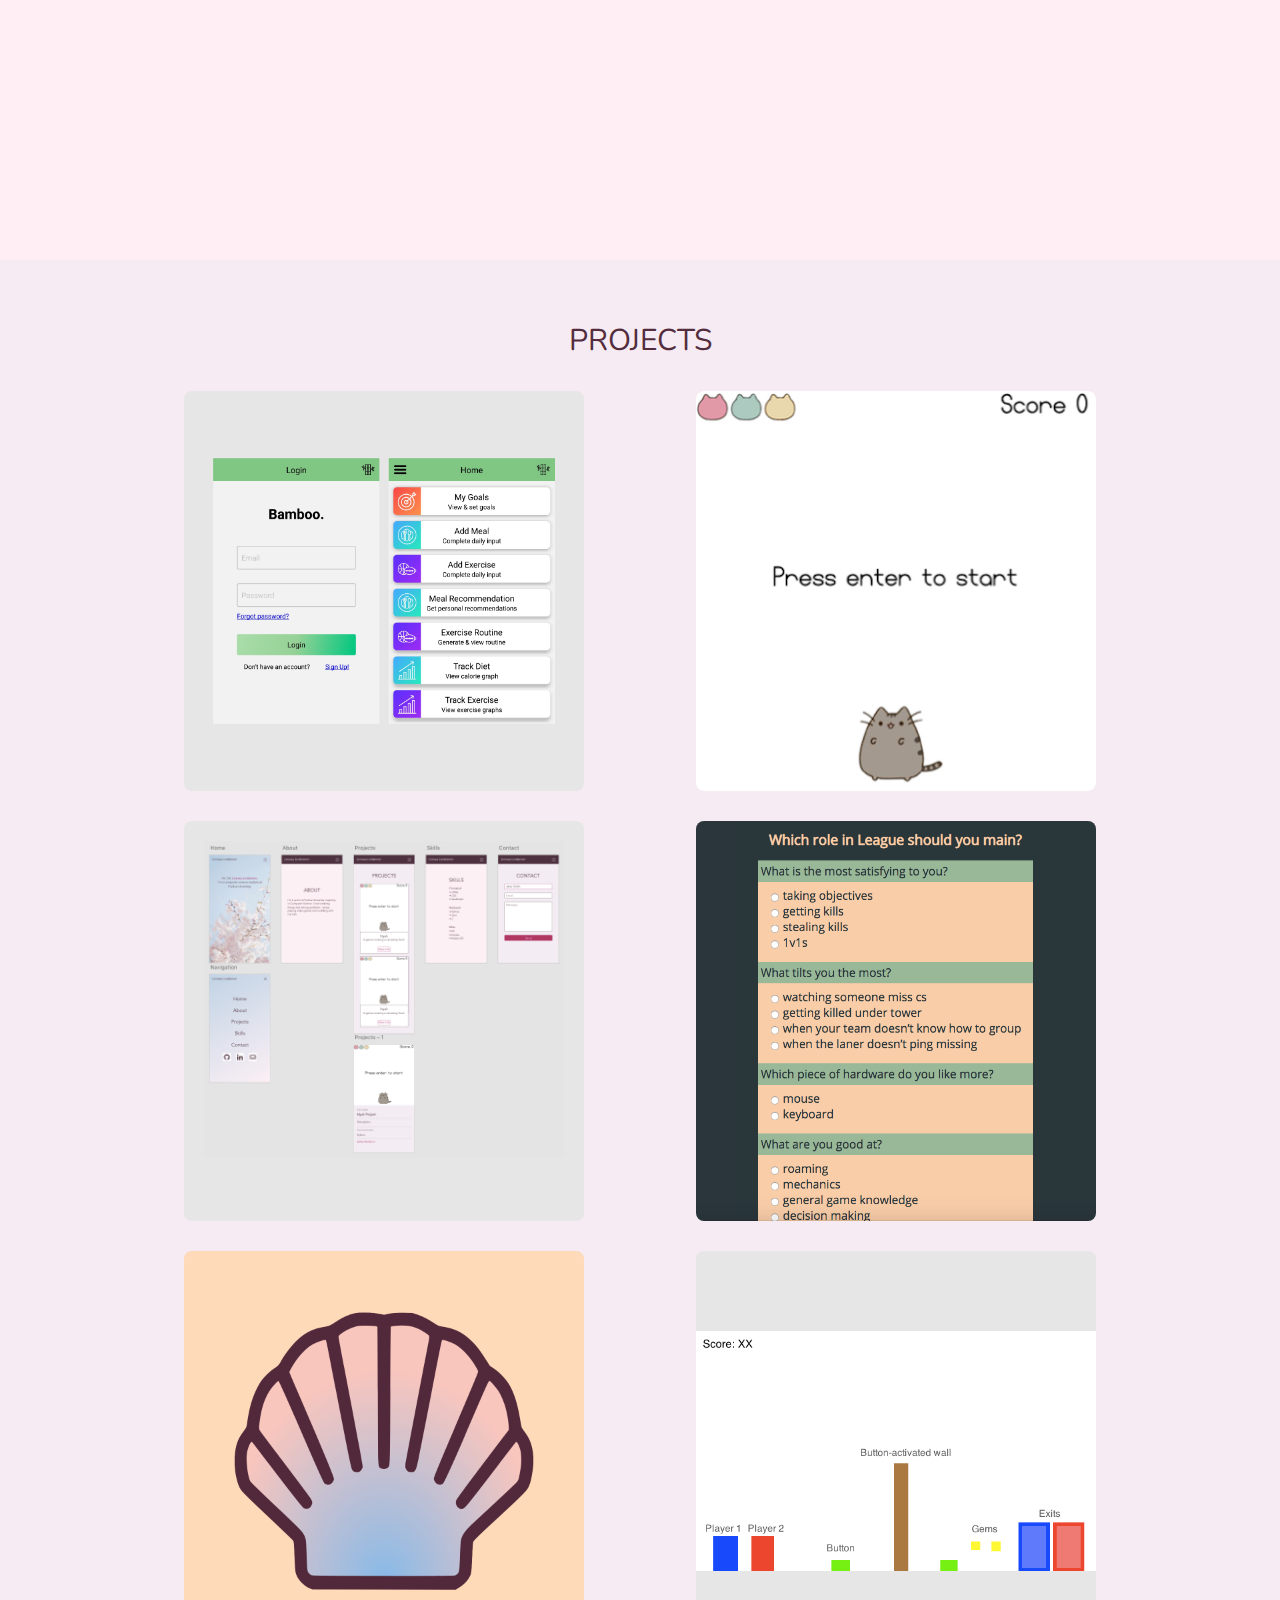
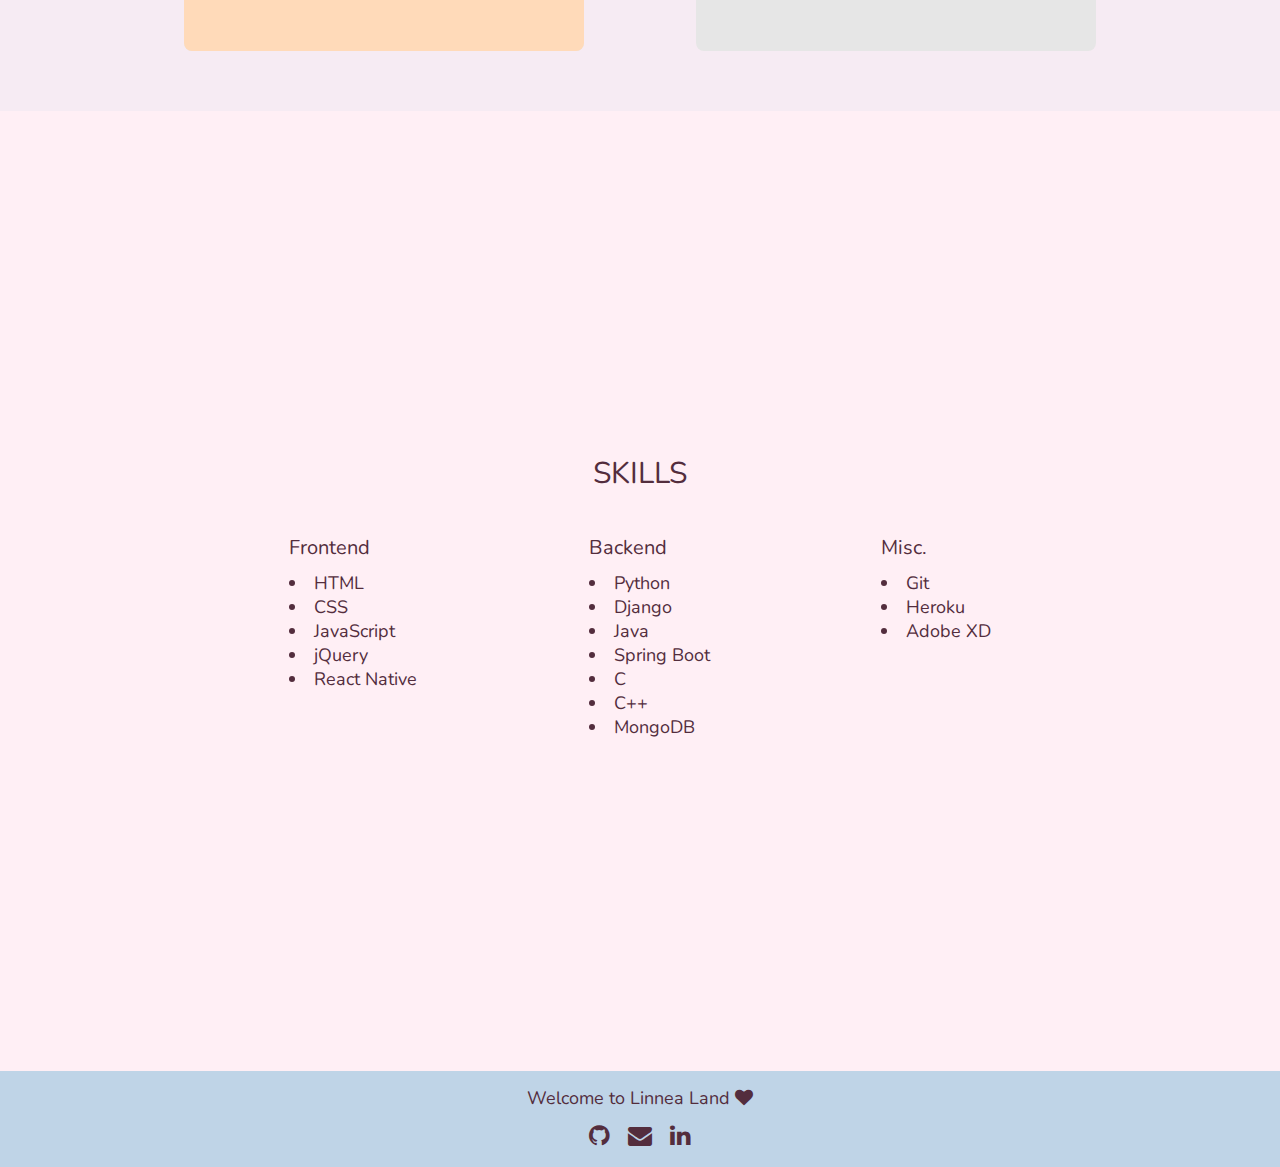
==== commit 5facd2e6: "sophomore -> junior" ====
--- a/index.html
+++ b/index.html
@@ -63,7 +63,7 @@
         <!-- About -->
         <div id='about' class='section' style='background-color: #FFEFF5;'>
             <div class='heading'>About</div>
-            <p>Hi, I'm Linnea! I'm a sophomore at Purdue University majoring in Computer Science.
+            <p>Hi, I'm Linnea! I'm a junior at Purdue University majoring in Computer Science.
                 I love creating things and solving problems. I enjoy playing video games and cuddling with my cats.</p>
         </div>
 
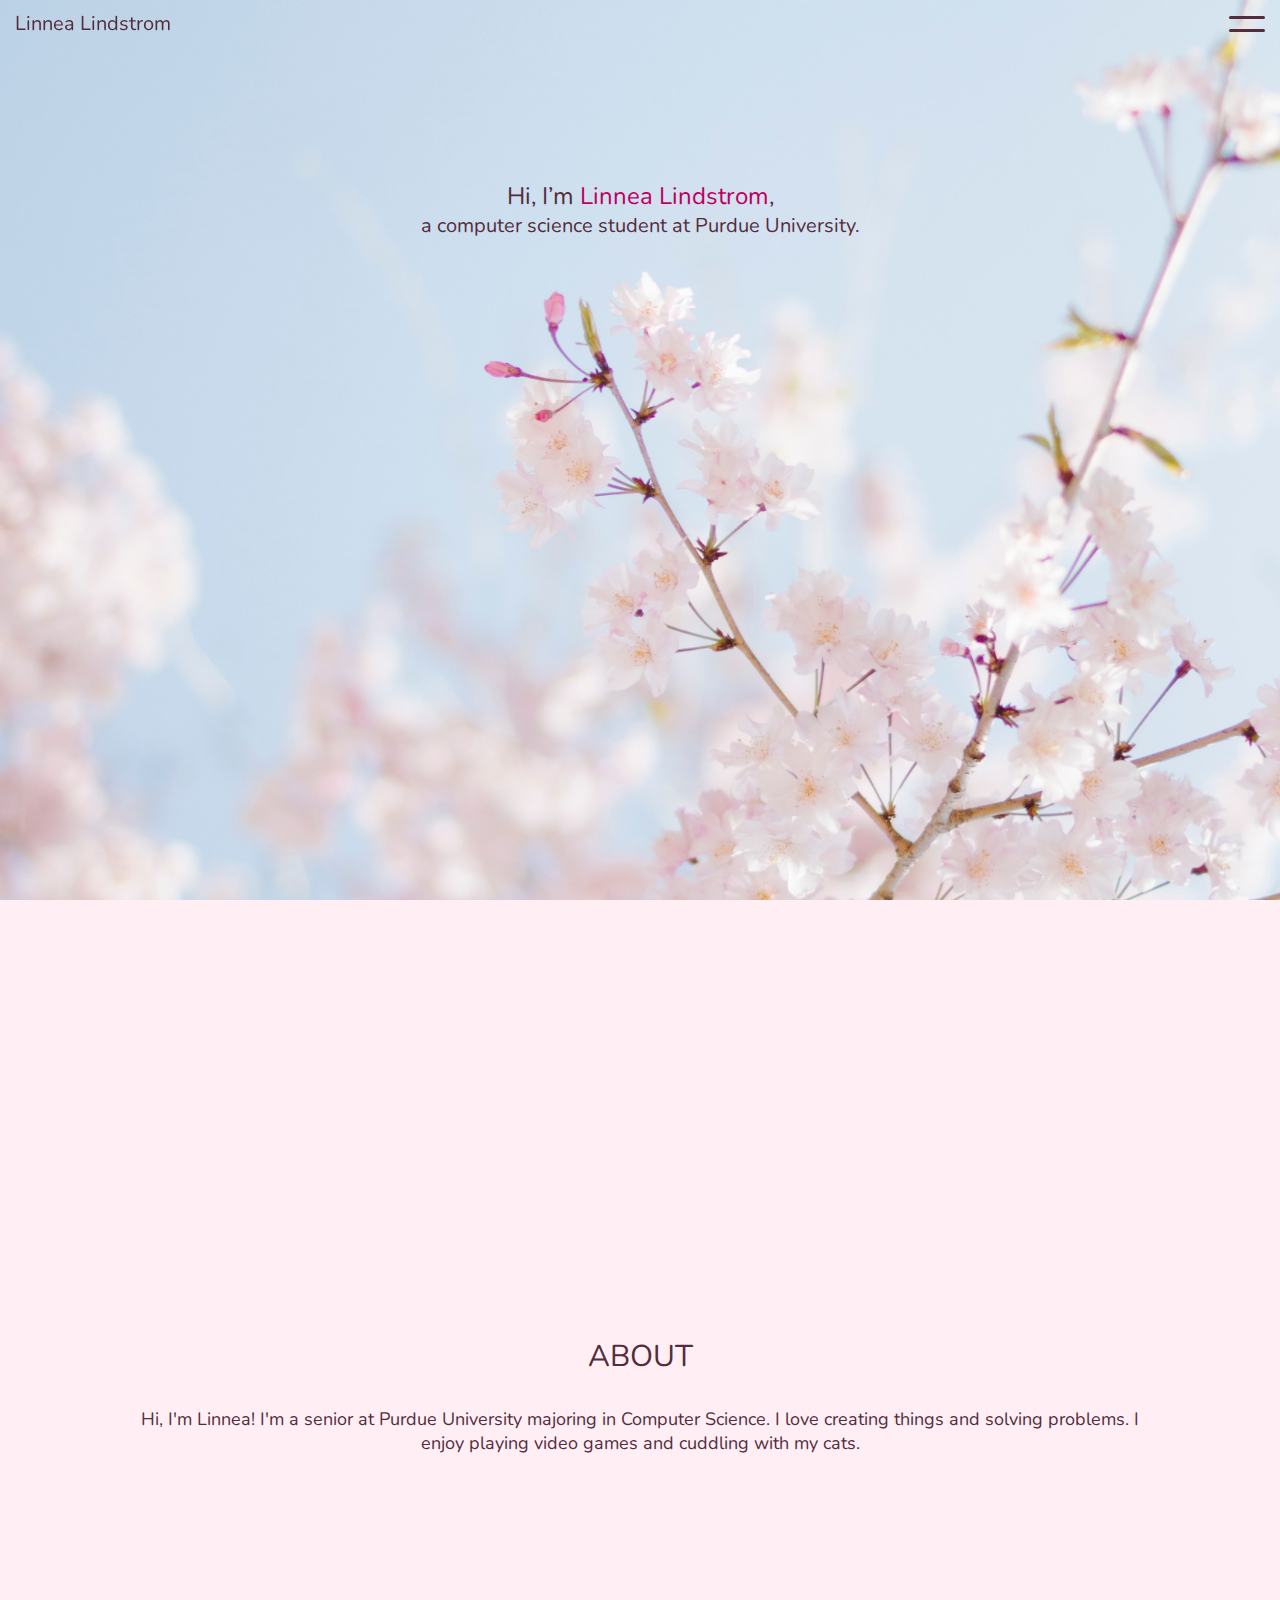
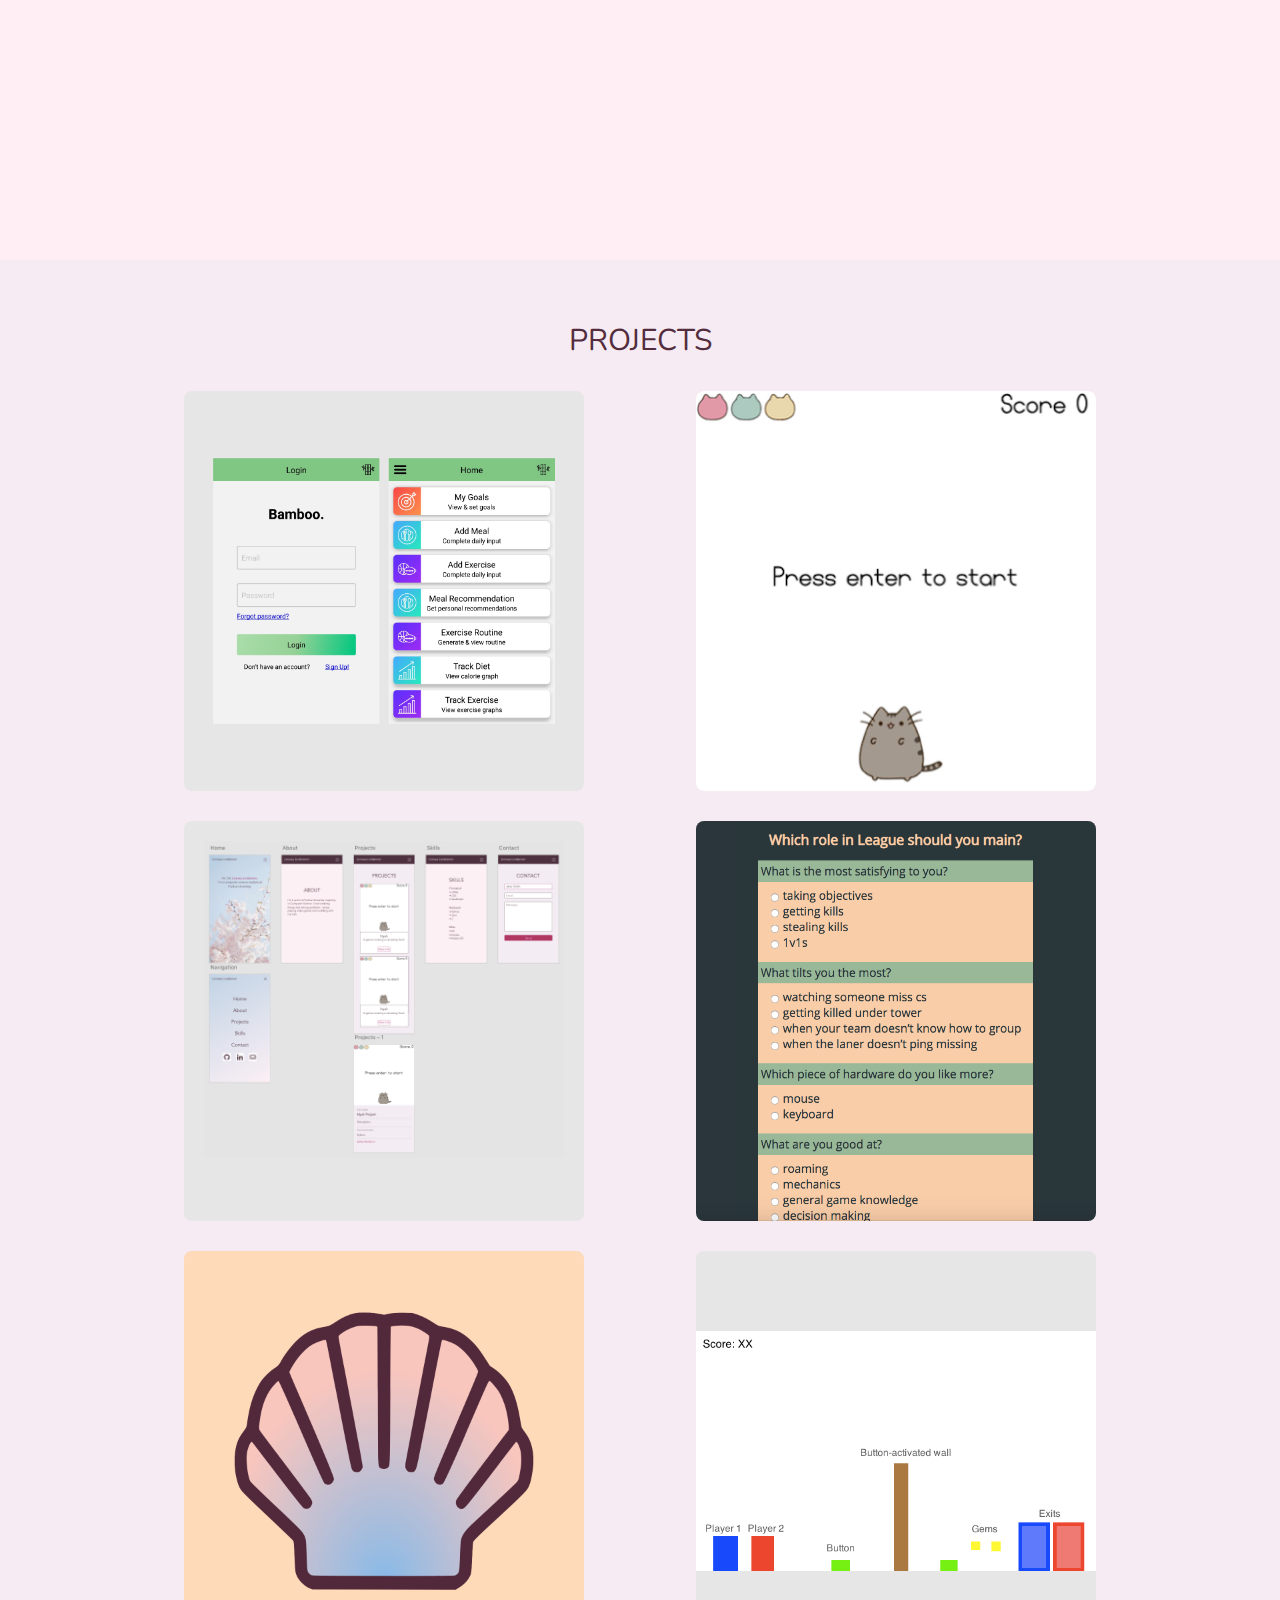
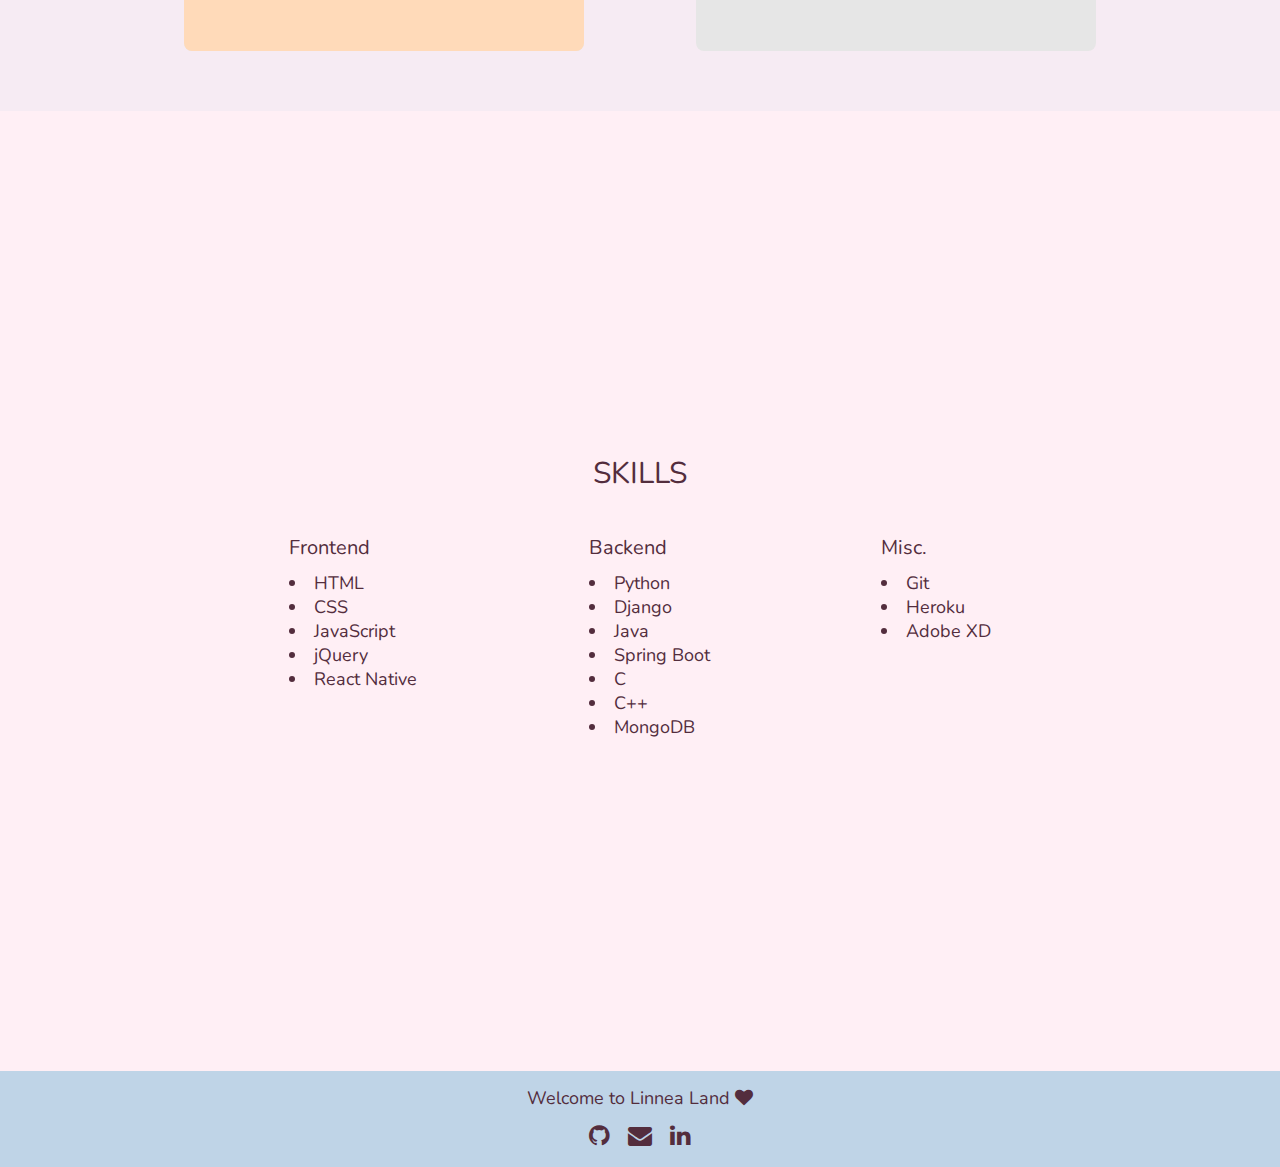
==== commit d3cccf21: "update year" ====
--- a/index.html
+++ b/index.html
@@ -63,7 +63,7 @@
         <!-- About -->
         <div id='about' class='section' style='background-color: #FFEFF5;'>
             <div class='heading'>About</div>
-            <p>Hi, I'm Linnea! I'm a junior at Purdue University majoring in Computer Science.
+            <p>Hi, I'm Linnea! I'm a senior at Purdue University majoring in Computer Science.
                 I love creating things and solving problems. I enjoy playing video games and cuddling with my cats.</p>
         </div>
 
